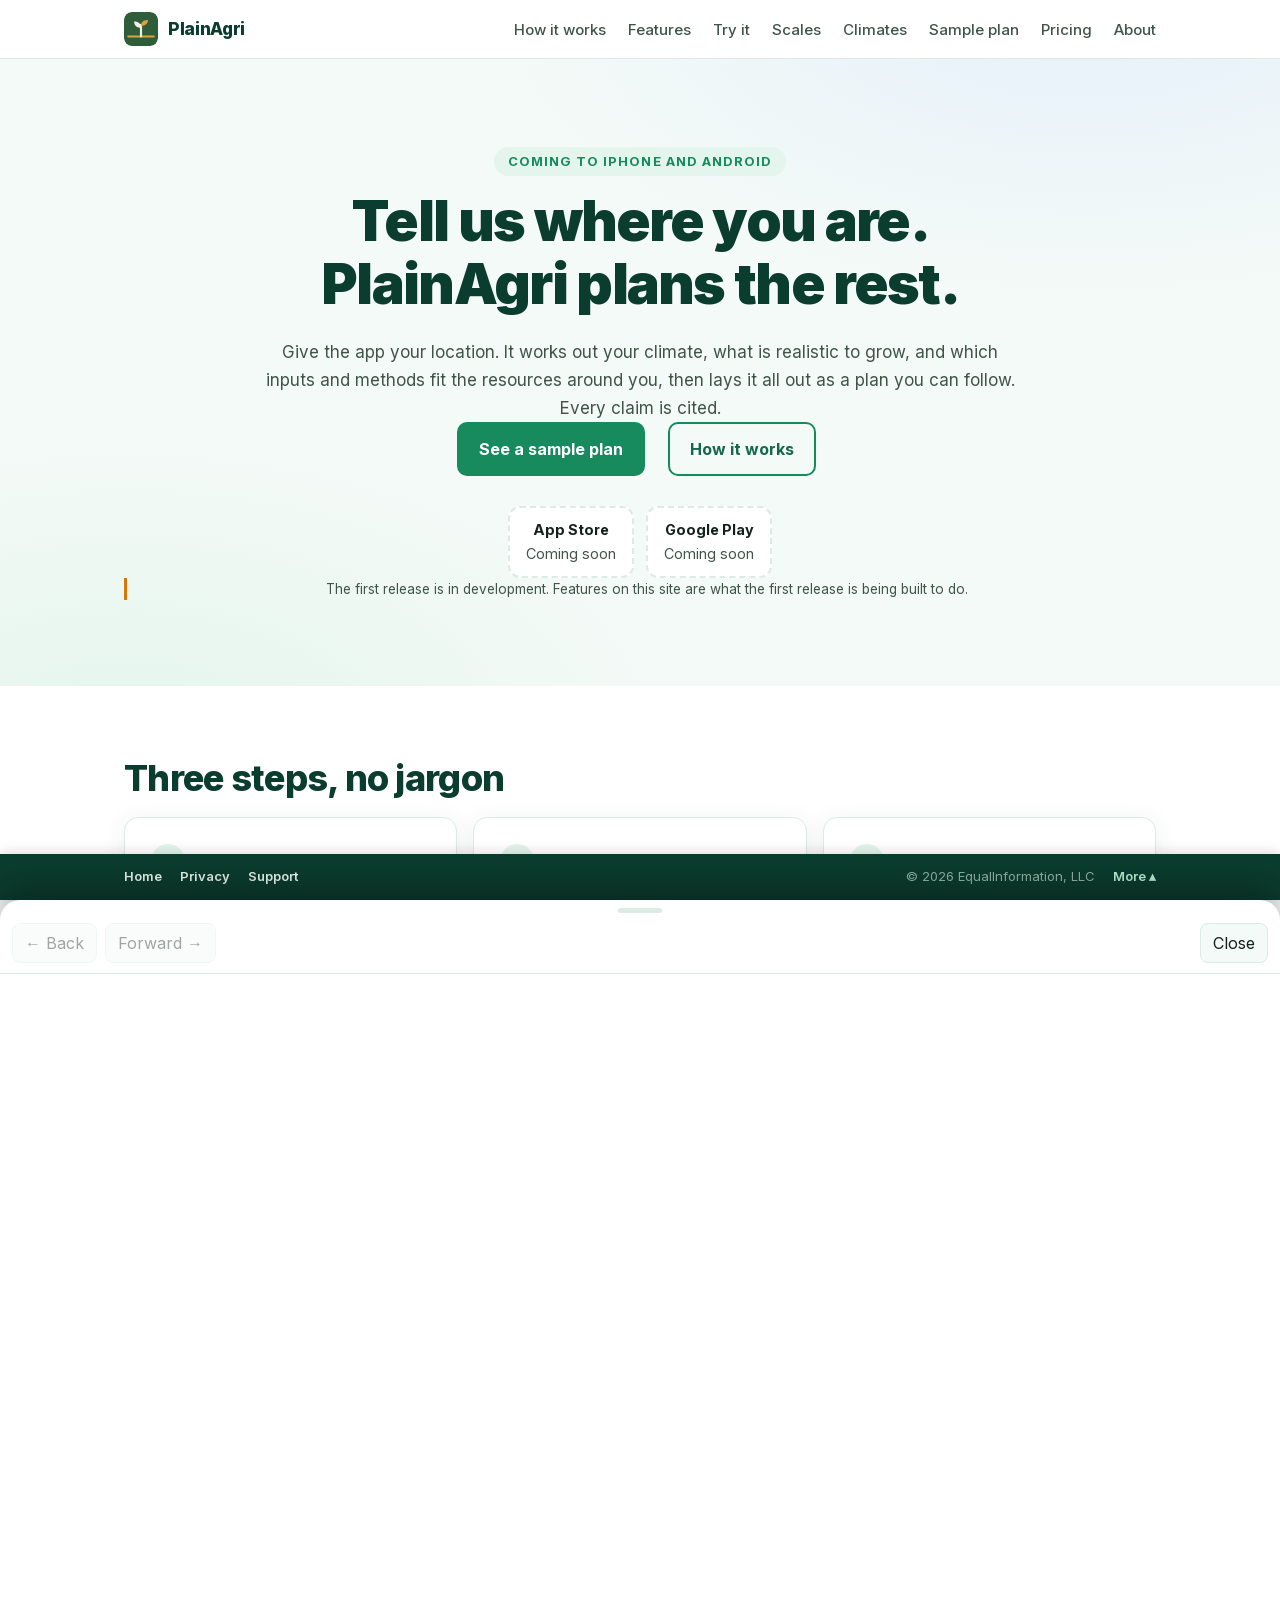
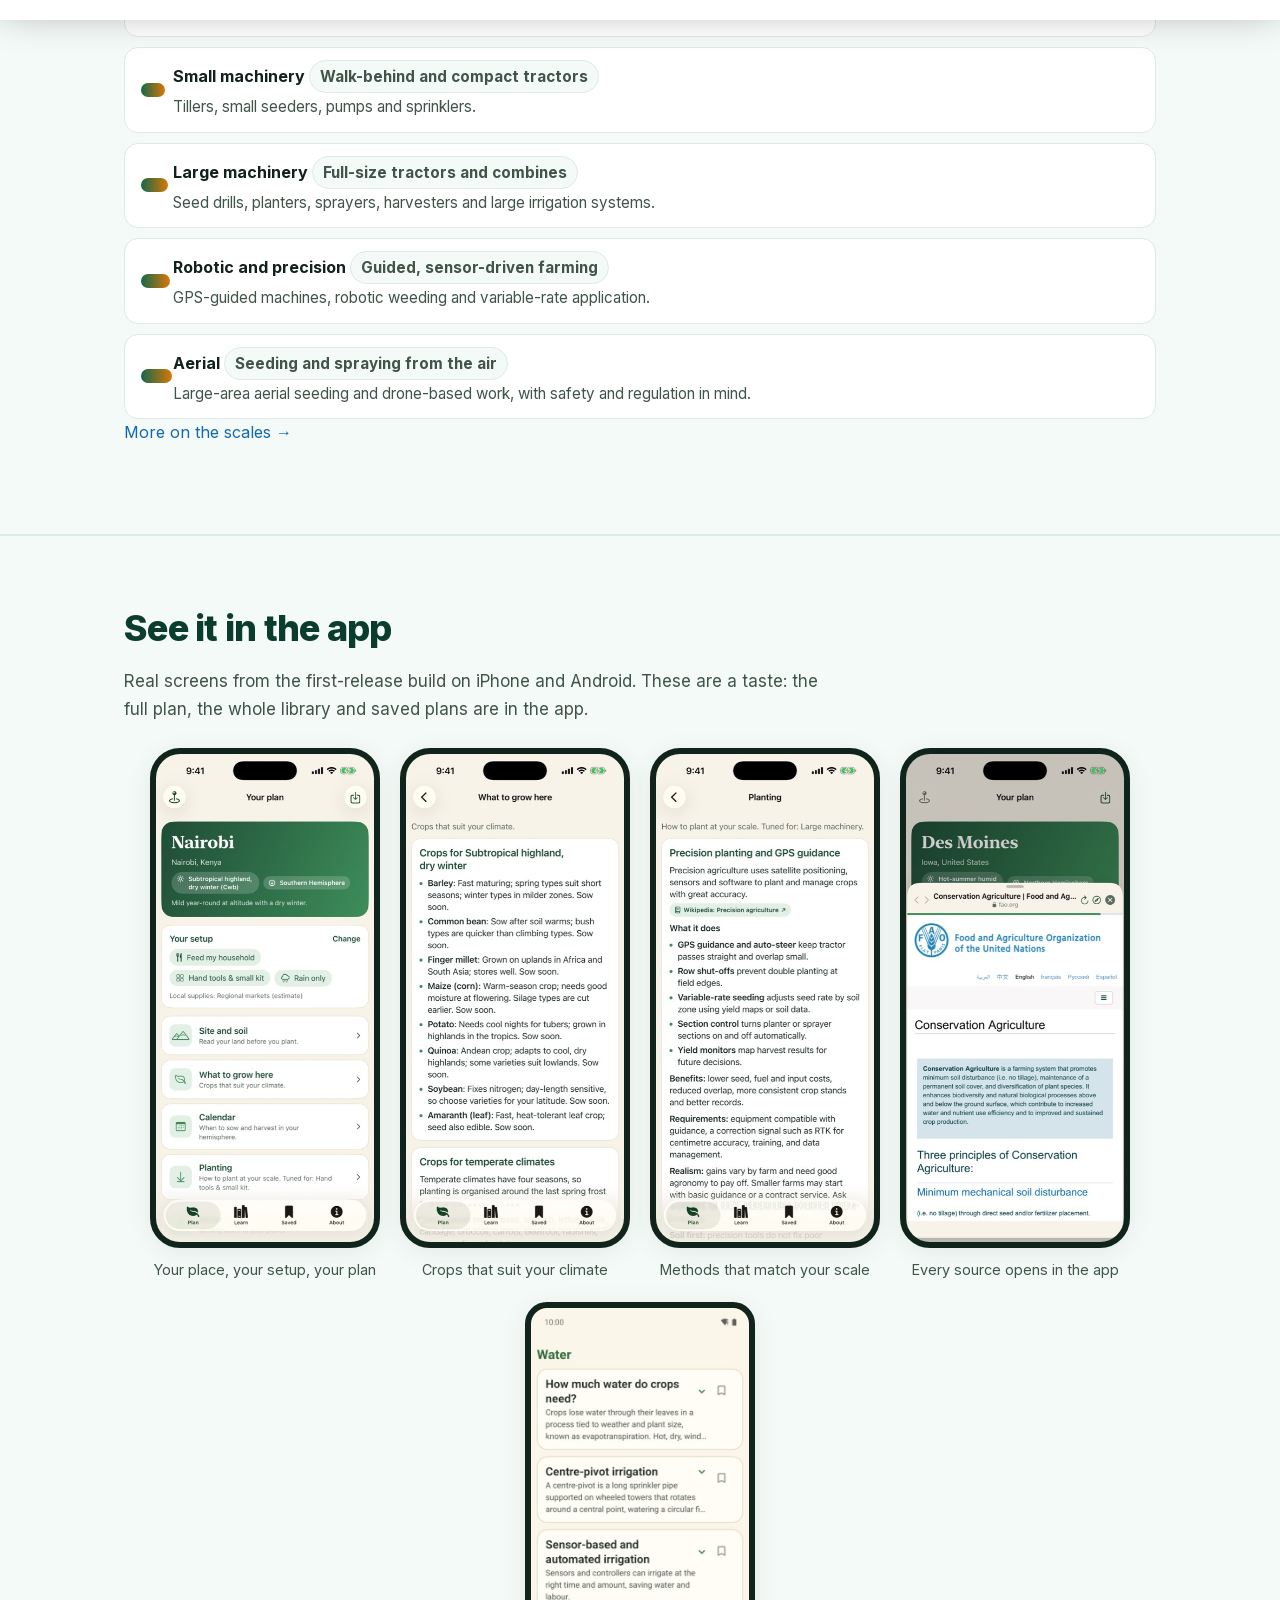
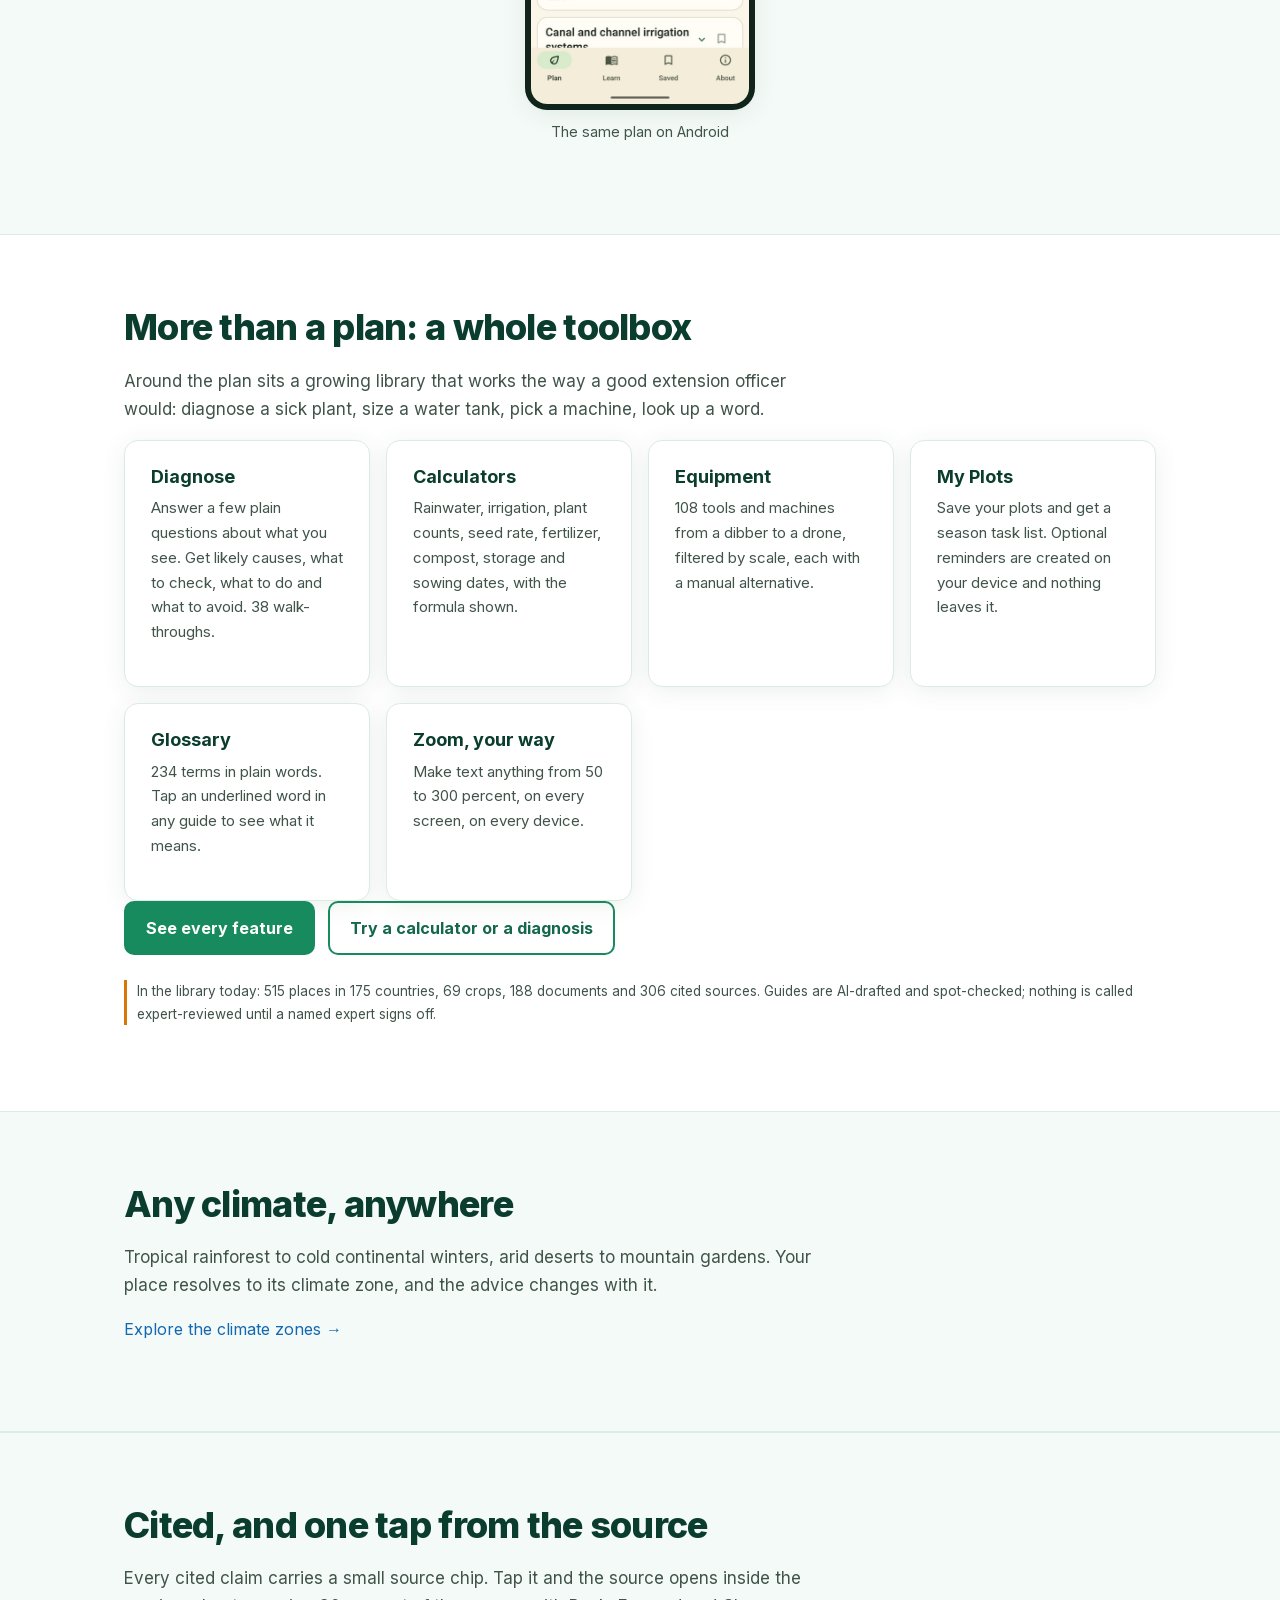
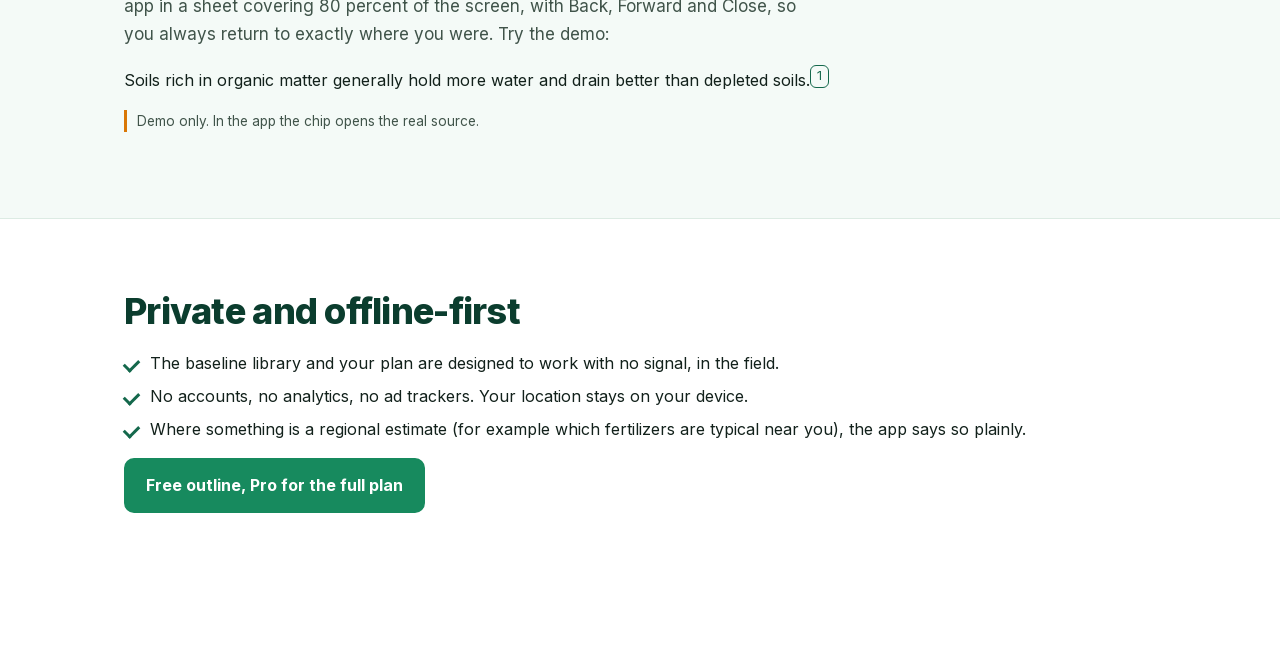
==== index.html @ e7b0640e "Site: match nutrisize.health type scale, centred hero, fixed header and fixed footer dock with More/" ====
<!DOCTYPE html>
<html lang="en">
<head>
<meta charset="UTF-8">
<meta name="viewport" content="width=device-width, initial-scale=1.0">
<title>PlainAgri: Tell us where you are. We plan the rest.</title>
<meta name="description" content="PlainAgri designs a complete, cited growing plan from your location: any climate, any scale, from a single pot to robotic farming. Coming to iOS and Android.">
<link rel="canonical" href="https://equalinformation.com/plain-agri-site/">
<link rel="icon" type="image/svg+xml" href="assets/img/favicon.svg">
<meta name="theme-color" content="#0b3d2e">
<meta property="og:title" content="PlainAgri: Tell us where you are. We plan the rest.">
<meta property="og:description" content="PlainAgri designs a complete, cited growing plan from your location: any climate, any scale, from a single pot to robotic farming. Coming to iOS and Android.">
<meta property="og:type" content="website">
<meta property="og:site_name" content="PlainAgri">
<link rel="stylesheet" href="assets/fonts/inter.css">
<link rel="stylesheet" href="assets/css/style.css">
</head>
<body>
<a class="skip" href="#main">Skip to content</a>
<nav aria-label="Main"><div class="nav-inner">
<a href="./" class="nav-logo"><img src="assets/img/favicon.svg" alt="" width="32" height="32"><span>PlainAgri</span></a>
<ul class="nav-links"><li><a href="how-it-works/">How it works</a></li><li><a href="features/">Features</a></li><li><a href="try/">Try it</a></li><li><a href="scales/">Scales</a></li><li><a href="climates/">Climates</a></li><li><a href="sample-plan/">Sample plan</a></li><li><a href="pricing/">Pricing</a></li><li><a href="about/">About</a></li></ul><button class="mobile-menu-btn" onclick="document.querySelector('.nav-links').classList.toggle('show')" aria-label="Menu">&#9776;</button></div></nav>
<main id="main">

<section class="hero"><div class="wrap">
<span class="eyebrow">Coming to iPhone and Android</span>
<h1>Tell us where you are.<br>PlainAgri plans the rest.</h1>
<p class="lead">Give the app your location. It works out your climate, what is realistic to grow, and which inputs and methods fit the resources around you, then lays it all out as a plan you can follow. Every claim is cited.</p>
<p><a class="btn" href="sample-plan/">See a sample plan</a> &nbsp; <a class="btn ghost" href="how-it-works/">How it works</a></p>
<div class="badges"><div class="badge"><b>App Store</b>Coming soon</div><div class="badge"><b>Google Play</b>Coming soon</div></div>
<p class="est">The first release is in development. Features on this site are what the first release is being built to do.</p>
</div></section>

<section><div class="wrap"><h2>Three steps, no jargon</h2><div class="grid">
<div class="card"><div class="n">1</div><h3>Say where</h3><p>Use your phone's location, search for a place, or pick one from a list. Planning a plot you are not standing on? That works too.</p></div>
<div class="card"><div class="n">2</div><h3>Say what for</h3><p>Food security, a garden, a small farm or a commercial operation, and the scale you work at. Every answer is optional and has a sensible default for your region.</p></div>
<div class="card"><div class="n">3</div><h3>Follow the plan</h3><p>Site and soil, what to grow, a hemisphere-aware calendar, planting, water, fertility, pests, harvest, storage, and a manual fallback at every step.</p></div>
</div></div></section>

<section class="alt"><div class="wrap"><h2>From one plant to a whole landscape</h2>
<p class="lead">Agriculture is whatever grows food, fibre or soil, at whatever scale. PlainAgri is being built to cover the whole range, so the plan matches how you actually work.</p>
<ul class="ladder"><li><span class="rung" style="--w:0"></span><div><b>Hand <span class="pill">Single plants, pots, raised beds</span></b><span>Planting, watering and harvesting by hand.</span></div></li><li><span class="rung" style="--w:12"></span><div><b>Hand tools <span class="pill">Small plots and family gardens</span></b><span>Hoes, dibbers, watering cans, hand seeders and simple drip kits.</span></div></li><li><span class="rung" style="--w:24"></span><div><b>Animal draft <span class="pill">Working with draft animals</span></b><span>Ploughing, ridging and hauling where fuel and machines are scarce.</span></div></li><li><span class="rung" style="--w:36"></span><div><b>Small machinery <span class="pill">Walk-behind and compact tractors</span></b><span>Tillers, small seeders, pumps and sprinklers.</span></div></li><li><span class="rung" style="--w:48"></span><div><b>Large machinery <span class="pill">Full-size tractors and combines</span></b><span>Seed drills, planters, sprayers, harvesters and large irrigation systems.</span></div></li><li><span class="rung" style="--w:60"></span><div><b>Robotic and precision <span class="pill">Guided, sensor-driven farming</span></b><span>GPS-guided machines, robotic weeding and variable-rate application.</span></div></li><li><span class="rung" style="--w:72"></span><div><b>Aerial <span class="pill">Seeding and spraying from the air</span></b><span>Large-area aerial seeding and drone-based work, with safety and regulation in mind.</span></div></li></ul>
<p><a href="scales/">More on the scales &rarr;</a></p></div></section>


<section class="alt"><div class="wrap"><h2>See it in the app</h2>
<p class="lead">Real screens from the first-release build on iPhone and Android. These are a taste: the full plan, the whole library and saved plans are in the app.</p>
<div class="shots">
<figure><div class="phone"><img src="assets/img/app/plan.jpg" alt="PlainAgri plan screen for Nairobi showing climate zone, setup and plan sections" loading="lazy"></div><figcaption>Your place, your setup, your plan</figcaption></figure>
<figure><div class="phone"><img src="assets/img/app/crops.jpg" alt="PlainAgri what to grow here screen" loading="lazy"></div><figcaption>Crops that suit your climate</figcaption></figure>
<figure><div class="phone"><img src="assets/img/app/machinery.jpg" alt="PlainAgri guidance for machinery scale" loading="lazy"></div><figcaption>Methods that match your scale</figcaption></figure>
<figure><div class="phone"><img src="assets/img/app/sources.jpg" alt="PlainAgri in-app source viewer opened at 80 percent height" loading="lazy"></div><figcaption>Every source opens in the app</figcaption></figure>
<figure><div class="phone android"><img src="assets/img/app/android-water.jpg" alt="PlainAgri on Android, water section" loading="lazy"></div><figcaption>The same plan on Android</figcaption></figure>
</div></div></section>

<section><div class="wrap"><h2>More than a plan: a whole toolbox</h2>
<p class="lead">Around the plan sits a growing library that works the way a good extension officer would: diagnose a sick plant, size a water tank, pick a machine, look up a word.</p>
<div class="grid">
<div class="card"><h3>Diagnose</h3><p>Answer a few plain questions about what you see. Get likely causes, what to check, what to do and what to avoid. 38 walk-throughs.</p></div>
<div class="card"><h3>Calculators</h3><p>Rainwater, irrigation, plant counts, seed rate, fertilizer, compost, storage and sowing dates, with the formula shown.</p></div>
<div class="card"><h3>Equipment</h3><p>108 tools and machines from a dibber to a drone, filtered by scale, each with a manual alternative.</p></div>
<div class="card"><h3>My Plots</h3><p>Save your plots and get a season task list. Optional reminders are created on your device and nothing leaves it.</p></div>
<div class="card"><h3>Glossary</h3><p>234 terms in plain words. Tap an underlined word in any guide to see what it means.</p></div>
<div class="card"><h3>Zoom, your way</h3><p>Make text anything from 50 to 300 percent, on every screen, on every device.</p></div>
</div>
<p><a class="btn" href="features/">See every feature</a> <a class="btn ghost" href="try/">Try a calculator or a diagnosis</a></p>
<p class="est">In the library today: 515 places in 175 countries, 69 crops, 188 documents and 306 cited sources. Guides are AI-drafted and spot-checked; nothing is called expert-reviewed until a named expert signs off.</p></div></section>

<section class="alt"><div class="wrap"><h2>Any climate, anywhere</h2>
<p class="lead">Tropical rainforest to cold continental winters, arid deserts to mountain gardens. Your place resolves to its climate zone, and the advice changes with it.</p>
<p><a href="climates/">Explore the climate zones &rarr;</a></p></div></section>

<section class="alt"><div class="wrap"><h2>Cited, and one tap from the source</h2>
<p class="lead">Every cited claim carries a small source chip. Tap it and the source opens inside the app in a sheet covering 80 percent of the screen, with Back, Forward and Close, so you always return to exactly where you were. Try the demo:</p>
<p>Soils rich in organic matter generally hold more water and drain better than depleted soils.<button class="cite" data-cite="soils" aria-label="Open source (demo)">1</button></p>
<p class="est">Demo only. In the app the chip opens the real source.</p></div></section>

<section><div class="wrap"><h2>Private and offline-first</h2><ul class="tick">
<li>The baseline library and your plan are designed to work with no signal, in the field.</li>
<li>No accounts, no analytics, no ad trackers. Your location stays on your device.</li>
<li>Where something is a regional estimate (for example which fertilizers are typical near you), the app says so plainly.</li></ul>
<p><a class="btn" href="pricing/">Free outline, Pro for the full plan</a></p></div></section>

</main>
<footer><details class="footer-dock"><summary><span class="dock-links"><a href="./">Home</a><a href="privacy/">Privacy</a><a href="support/">Support</a></span><span class="dock-copy">&copy; 2026 EqualInformation, LLC</span><span class="dock-more">More</span></summary>
<div class="footer-inner"><ul class="footer-links"><li><a href="how-it-works/">How it works</a></li><li><a href="features/">Features</a></li><li><a href="try/">Try it</a></li><li><a href="scales/">Scales</a></li><li><a href="climates/">Climates</a></li><li><a href="sample-plan/">Sample plan</a></li><li><a href="pricing/">Pricing</a></li><li><a href="about/">About</a></li><li><a href="privacy/">Privacy Policy</a></li><li><a href="support/">Support</a></li><li><a href="https://equalinformation.com" target="_blank" rel="noopener">EqualInformation</a></li></ul>
<p class="footer-copy">PlainAgri is general educational information, not a substitute for local agricultural advice or product labels. Always check local regulations before using any chemical input. &copy; 2026 EqualInformation, LLC.</p></div></details></footer>
<div class="sheet-back"></div>
<div class="sheet" role="dialog" aria-modal="true" aria-label="Source viewer (demo)" aria-hidden="true">
<div class="sheet-grab"></div>
<div class="sheet-bar"><button data-act="back" aria-label="Back" disabled>&larr; Back</button><button data-act="fwd" aria-label="Forward" disabled>Forward &rarr;</button><div class="sheet-title"></div><button data-act="close" aria-label="Close source viewer">Close</button></div>
<div class="sheet-body"></div></div>

<script src="assets/js/site.js" defer></script>

</body></html>
---- assets/fonts/inter.css ----
/* Inter variable font (latin subset) — self-hosted, no third-party requests.
   Single variable file covers all weights 100–900. */
@font-face {
    font-family: 'Inter';
    font-style: normal;
    font-weight: 100 900;
    font-display: swap;
    src: url(inter-latin-var.woff2) format('woff2');
    unicode-range: U+0000-00FF, U+0131, U+0152-0153, U+02BB-02BC, U+02C6, U+02DA, U+02DC, U+0304, U+0308, U+0329, U+2000-206F, U+20AC, U+2122, U+2191, U+2193, U+2212, U+2215, U+FEFF, U+FFFD;
}
---- assets/css/style.css ----
:root{--green-900:#0b3d2e;--green-700:#14684c;--green-600:#178a5e;--green-500:#1fa971;--green-100:#e3f5ec;--blue-700:#0b4f8a;--blue-600:#1268b3;--blue-100:#e5f0fa;--amber-500:#d97706;--ink:#12211b;--ink-soft:#40544a;--ink-faint:#6b7f74;--paper:#fff;--paper-tint:#f4faf7;--line:#dcebe3;
/* aliases used by existing PlainAgri rules, mapped to the Nutrisize Health palette */
--bg:var(--paper);--bg2:var(--paper-tint);--card:#fff;--muted:var(--ink-soft);--green:var(--green-700);--green2:var(--green-600);--amber:var(--amber-500);--soil:var(--green-900);--on-green:#fff;--shadow:0 4px 24px rgba(11,61,46,.08)}
*{box-sizing:border-box}html{scroll-behavior:smooth;scroll-padding-top:70px;scroll-padding-bottom:54px}
body{margin:0;font:16px/1.65 'Inter',-apple-system,BlinkMacSystemFont,'Segoe UI',Roboto,sans-serif;color:var(--ink);background:var(--paper);-webkit-font-smoothing:antialiased}
img,svg{max-width:100%}a{color:var(--blue-600);text-decoration:none}a:hover{text-decoration:underline}
.skip{position:absolute;left:-999px;top:0;background:var(--green);color:var(--on-green);padding:.6rem 1rem;z-index:99}.skip:focus{left:8px;top:8px}
.wrap{max-width:1080px;margin:0 auto;padding:0 24px}
nav{position:sticky;top:0;z-index:50;background:rgba(255,255,255,.92);backdrop-filter:blur(10px);border-bottom:1px solid var(--line)}
.nav-inner{max-width:1080px;margin:0 auto;padding:12px 24px;display:flex;align-items:center;gap:28px}
.nav-logo{display:flex;align-items:center;gap:10px;font-weight:800;font-size:17px;letter-spacing:-.02em;color:var(--green-900);white-space:nowrap;flex-shrink:0;text-decoration:none}
.nav-logo:hover{text-decoration:none}.nav-logo img{width:34px;height:34px;border-radius:8px}
.nav-links{display:flex;gap:22px;list-style:none;margin:0 0 0 auto;padding:0;align-items:center}
.nav-links a{color:var(--ink-soft);font-size:15px;font-weight:500;white-space:nowrap;text-decoration:none}
.nav-links a:hover,.nav-links a[aria-current=page]{color:var(--green-700);text-decoration:none}
.mobile-menu-btn{display:none;margin-left:auto;background:none;border:none;font-size:24px;color:var(--green-900);cursor:pointer}
h1,h2,h3{line-height:1.15;margin:0 0 .5em}h1{font-size:clamp(34px,5.5vw,56px);font-weight:900;letter-spacing:-.03em;line-height:1.12;color:var(--green-900)}
h2{font-size:clamp(26px,4vw,36px);font-weight:800;letter-spacing:-.02em;color:var(--green-900)}h3{font-size:18px;font-weight:700;color:var(--green-900)}
p{margin:0 0 1em}.lead{font-size:17px;color:var(--ink-soft);max-width:44rem}
section{padding:72px 0}section.alt{background:var(--paper-tint);border-top:1px solid var(--line);border-bottom:1px solid var(--line)}
.hero{text-align:center;padding:88px 0 72px;background:radial-gradient(1000px 500px at 85% -10%,var(--blue-100) 0%,transparent 60%),radial-gradient(900px 500px at 10% 110%,var(--green-100) 0%,transparent 60%),var(--paper-tint)}
.eyebrow{display:inline-block;font-size:13px;font-weight:700;letter-spacing:.08em;text-transform:uppercase;color:var(--green-600);background:var(--green-100);border-radius:999px;padding:4px 14px;margin-bottom:14px}
.btn{display:inline-block;margin:0 .5rem .6rem 0;padding:12px 20px;border-radius:10px;font-weight:700;text-decoration:none;border:2px solid var(--green-600);background:var(--green-600);color:#fff}
.btn:hover{background:var(--green-700);border-color:var(--green-700);color:#fff;text-decoration:none}.btn.ghost{background:transparent;color:var(--green-700)}.btn.ghost:hover{background:var(--green-100);color:var(--green-700)}
.badges{display:flex;gap:12px;flex-wrap:wrap;margin-top:20px}.badge{border:2px dashed var(--line);border-radius:12px;padding:10px 16px;color:var(--muted);font-size:.9rem;background:var(--card)}.badge b{display:block;color:var(--ink)}
.grid{display:grid;gap:16px;grid-template-columns:repeat(auto-fit,minmax(240px,1fr))}
.card{background:#fff;border:1px solid var(--line);border-radius:14px;padding:26px;box-shadow:var(--shadow)}.card p{font-size:15px;color:var(--ink-soft)}
.card .n{display:inline-grid;place-items:center;width:34px;height:34px;border-radius:50%;background:var(--green-100);color:var(--green-700);font-weight:800;margin-bottom:10px}
.ladder{display:grid;gap:10px;margin:0;padding:0;list-style:none}
.ladder li{display:grid;grid-template-columns:auto 1fr;gap:14px;align-items:center;background:var(--card);border:1px solid var(--line);border-radius:14px;padding:12px 16px}
.ladder .rung{width:calc(18px + var(--w,0)*1%);min-width:18px;max-width:90px;height:14px;border-radius:8px;background:linear-gradient(90deg,var(--green),var(--amber))}
.ladder b{display:block}.ladder span{color:var(--muted);font-size:.95rem}
.pill{display:inline-block;font-size:.78rem;font-weight:700;padding:3px 10px;border-radius:99px;background:var(--bg2);border:1px solid var(--line);color:var(--soil)}
.cite{font:inherit;font-size:.78em;vertical-align:super;border:1px solid var(--green);color:var(--green);background:transparent;border-radius:6px;padding:0 6px;cursor:pointer}
.cite:hover{background:var(--green);color:var(--on-green)}
.est{font-size:.85rem;color:var(--muted);border-left:3px solid var(--amber);padding-left:10px}
.note{background:var(--card);border:1px solid var(--line);border-left:5px solid var(--amber);border-radius:10px;padding:14px 16px;margin:16px 0}
table{width:100%;border-collapse:collapse;background:var(--card);border-radius:12px;overflow:hidden}th,td{padding:10px 12px;border-bottom:1px solid var(--line);text-align:left;vertical-align:top}th{background:var(--bg2)}
.zones{display:flex;flex-wrap:wrap;gap:8px;margin:12px 0}.zones button{font:inherit;padding:8px 14px;border-radius:99px;border:1px solid var(--line);background:var(--card);color:var(--ink);cursor:pointer}
.zones button[aria-pressed=true]{background:var(--green);color:var(--on-green);border-color:var(--green)}
.zone-out{min-height:200px}
.locked{position:relative;opacity:.9}.locked::after{content:"Full detail in the app";position:absolute;right:12px;top:12px;font-size:.75rem;font-weight:700;color:var(--soil);background:var(--bg2);border:1px solid var(--line);border-radius:99px;padding:2px 10px}
.price{font-size:2.2rem;font-weight:800}.price small{font-size:1rem;color:var(--muted);font-weight:500}
ul.tick{list-style:none;padding:0}ul.tick li{padding-left:26px;position:relative;margin:.4em 0}ul.tick li::before{content:"";position:absolute;left:0;top:.55em;width:12px;height:7px;border-left:3px solid var(--green);border-bottom:3px solid var(--green);transform:rotate(-45deg)}
footer{background:var(--green-900);color:#cfe6db;padding:44px 0 36px;font-size:14px}footer a{color:#eaf7f0;font-weight:500}footer .cols{display:grid;gap:24px;grid-template-columns:repeat(auto-fit,minmax(200px,1fr))}footer small{opacity:.85}
/* citation sheet */
.sheet-back{position:fixed;inset:0;background:rgba(0,0,0,.45);display:none;z-index:70}.sheet-back.open{display:block}
.sheet{position:fixed;left:0;right:0;bottom:0;height:80vh;height:80dvh;background:var(--card);border-radius:20px 20px 0 0;box-shadow:0 -10px 40px rgba(0,0,0,.35);display:flex;flex-direction:column;transform:translateY(100%);transition:transform .25s ease;z-index:71}
.sheet.open{transform:none}
.sheet-bar{display:flex;align-items:center;gap:8px;padding:10px 12px;border-bottom:1px solid var(--line)}
.sheet-bar button{font:inherit;border:1px solid var(--line);background:var(--bg2);color:var(--ink);border-radius:8px;padding:6px 12px;cursor:pointer}.sheet-bar button:disabled{opacity:.4;cursor:default}
.sheet-title{flex:1;min-width:0;text-align:center;font-size:.85rem;color:var(--muted);overflow:hidden;text-overflow:ellipsis;white-space:nowrap}
.sheet-body{flex:1;overflow:auto;padding:20px 18px 40px;max-width:760px;width:100%;margin:0 auto}
.sheet-grab{width:44px;height:5px;border-radius:3px;background:var(--line);margin:8px auto 0}
@media (prefers-reduced-motion:reduce){*{transition:none!important;scroll-behavior:auto!important}}

.shots{display:flex;gap:20px;overflow-x:auto;padding:8px 2px 18px;scroll-snap-type:x mandatory}
.shots figure{margin:0;flex:0 0 auto;width:min(230px,62vw);scroll-snap-align:start;text-align:center}
.shots figcaption{margin-top:10px;font-size:.9rem;color:var(--muted)}
.phone{border:6px solid #10241c;border-radius:30px;overflow:hidden;background:#10241c;box-shadow:var(--shadow);aspect-ratio:1320/2868}
.phone.android{aspect-ratio:1080/1920;border-radius:22px}
.phone img{display:block;width:100%;height:100%;object-fit:cover;object-position:top}
@media(min-width:900px){.shots{overflow:visible;justify-content:center;flex-wrap:wrap}}

/* ---------- Demos ---------- */
.fields{display:grid;gap:14px;grid-template-columns:repeat(auto-fit,minmax(200px,1fr));margin:14px 0}
.field label{display:block;font-weight:600;font-size:14px;color:var(--green-900);margin-bottom:4px}
.field input{width:100%;font:inherit;padding:10px 12px;border:1px solid var(--line);border-radius:10px;background:#fff;color:var(--ink)}
.field input:focus,.btn:focus-visible,button:focus-visible,a:focus-visible{outline:3px solid var(--blue-600);outline-offset:2px}
.field small{display:block;color:var(--ink-faint);font-size:12.5px;margin-top:3px}
.out{display:flex;gap:12px;flex-wrap:wrap;margin:14px 0}
.stat{background:#fff;border:1px solid var(--line);border-radius:14px;box-shadow:var(--shadow);padding:14px 18px;min-width:170px;flex:1}
.stat .num{font-size:24px;font-weight:800;color:var(--green-700);letter-spacing:-.02em}.stat .label{font-size:13px;color:var(--ink-faint);font-weight:500}
.opts{display:flex;flex-direction:column;gap:10px;align-items:flex-start;margin:12px 0}
.zones button[role=tab][aria-selected=true]{background:var(--green-700);color:#fff;border-color:var(--green-700)}
.zbar{display:flex;align-items:center;gap:8px;margin-bottom:12px}
.zbar button{font:inherit;font-weight:700;border:1px solid var(--line);background:#fff;color:var(--green-900);border-radius:10px;padding:8px 16px;cursor:pointer;min-width:44px}
.zbar button:disabled{opacity:.4;cursor:default}.zbar .zpct{min-width:72px}
.zframe{border:6px solid #10241c;border-radius:26px;background:var(--paper-tint);max-width:360px;overflow:hidden;box-shadow:0 12px 34px rgba(11,61,46,.25)}
.zframe{font-size:15px;line-height:1.5}.zview{height:420px;overflow:auto;padding:16px}
.zview h3{font-size:1.35em;margin:0 0 .4em}.zview p{font-size:1em;color:var(--ink-soft);margin:0 0 .8em}
.ztabs{display:flex;border-top:1px solid var(--line);background:#fff}.zview.wide~.ztabs{flex-wrap:wrap}
.ztabs span{flex:1;text-align:center;padding:8px 4px;color:var(--green-700);font-weight:600;white-space:nowrap}
.zshots{display:flex;gap:16px;overflow-x:auto;padding:6px 2px 14px}
.feat{display:grid;gap:28px;grid-template-columns:1fr 280px;align-items:center;margin:0 0 56px}
.feat.rev{grid-template-columns:280px 1fr}.feat.rev .feat-img{order:-1}
.feat-img{display:flex;gap:14px;justify-content:center;flex-wrap:wrap}.feat-img .phone{width:min(240px,70vw)}
.feat h2{margin-top:0}.tag{display:inline-block;font-size:12px;font-weight:700;padding:2px 10px;border-radius:99px;margin:0 6px 6px 0;background:var(--blue-100);color:var(--blue-700)}.tag.pro{background:var(--green-100);color:var(--green-700)}
@media (max-width:760px){.feat,.feat.rev{grid-template-columns:1fr}.feat.rev .feat-img{order:0}}
.feat>*{min-width:0}.feat-img .phone{max-width:100%;flex:0 1 auto}.zframe{max-width:min(360px,100%)}
@media (max-width:1180px){.nav-inner{gap:16px}.nav-links{gap:14px}}
@media (max-width:1040px){.nav-links{display:none;position:absolute;top:100%;left:0;right:0;background:#fff;border-bottom:1px solid var(--line);flex-direction:column;padding:16px 24px;gap:14px;align-items:flex-start}.nav-links.show{display:flex;max-height:calc(100vh - 120px);overflow-y:auto}.mobile-menu-btn{display:block}}
.feat{grid-template-columns:1fr auto}.feat.rev{grid-template-columns:auto 1fr}
.feat-img{flex-wrap:nowrap;align-items:flex-start}.feat-img .phone{width:clamp(130px,17vw,210px)}
@media (max-width:760px){.feat,.feat.rev{grid-template-columns:1fr}.feat-img{flex-wrap:wrap}.feat-img .phone{width:min(42vw,200px)}}

/* Match nutrisize.health: centred hero copy */
.hero .lead{margin:22px auto 0;max-width:760px;font-size:17px;color:var(--ink-soft)}
.hero .badges,.hero .btns{justify-content:center}
.hero h1{margin-bottom:.35em}
/* Fixed bottom dock (as nutrisize.health): footer stays visible; More/Less expands the full footer upward */
footer{background:var(--green-900);color:#cfe6db;font-size:14px;padding:0}
body{padding-bottom:46px}
footer{position:fixed;left:0;right:0;bottom:0;z-index:60;box-shadow:0 -2px 12px rgba(0,0,0,.12)}
.footer-dock summary{list-style:none;cursor:pointer;display:flex;align-items:center;gap:18px;max-width:1080px;margin:0 auto;padding:0 24px;min-height:46px;font-size:13px}
.footer-dock summary::-webkit-details-marker{display:none}
.dock-links{display:flex;gap:18px;flex-wrap:wrap}.dock-links a{color:#eaf7f0;font-weight:600;text-decoration:none}
.dock-copy{opacity:.7;margin-left:auto}
.dock-more{color:#bdf0d8;font-weight:600;white-space:nowrap;font-size:0}
.dock-more::before,.dock-more::after{font-size:13px}.dock-more::before{content:"More"}.dock-more::after{content:" \25B4"}
.footer-dock[open] .dock-more::before{content:"Less"}.footer-dock[open] .dock-more::after{content:" \25BE"}
.footer-inner{max-width:1080px;margin:0 auto;padding:0 24px;text-align:center}
.footer-dock .footer-inner{max-height:65vh;overflow-y:auto;padding-top:22px;padding-bottom:22px;border-top:1px solid rgba(255,255,255,.12)}
.footer-links{list-style:none;display:flex;gap:22px;justify-content:center;flex-wrap:wrap;margin:0 0 18px;padding:0}.footer-links a{color:#eaf7f0;font-weight:500;text-decoration:none}
.footer-copy{opacity:.75;line-height:1.9;font-size:13px;margin:0}
@media (max-width:640px){.dock-copy{display:none}.dock-more{margin-left:auto}.footer-dock summary{padding:0 16px;gap:14px}.dock-links{gap:14px;flex-wrap:nowrap}}
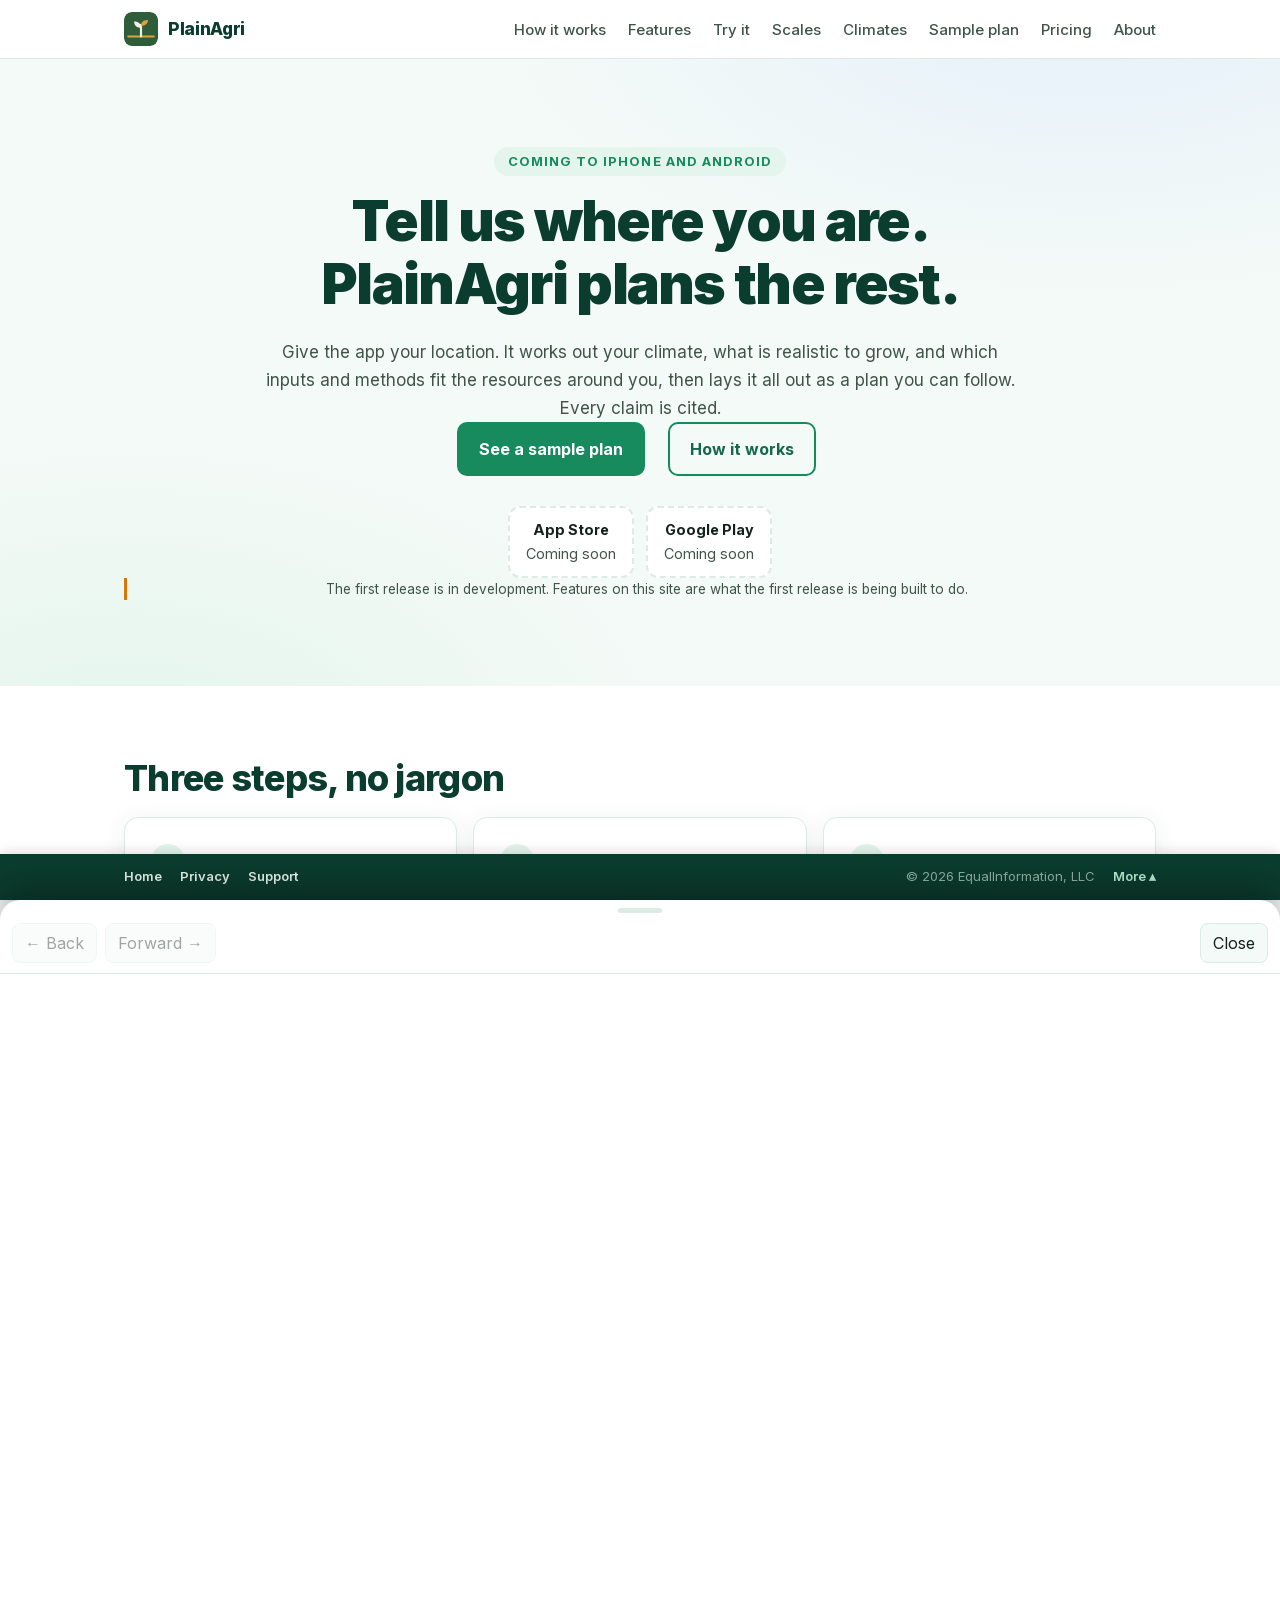
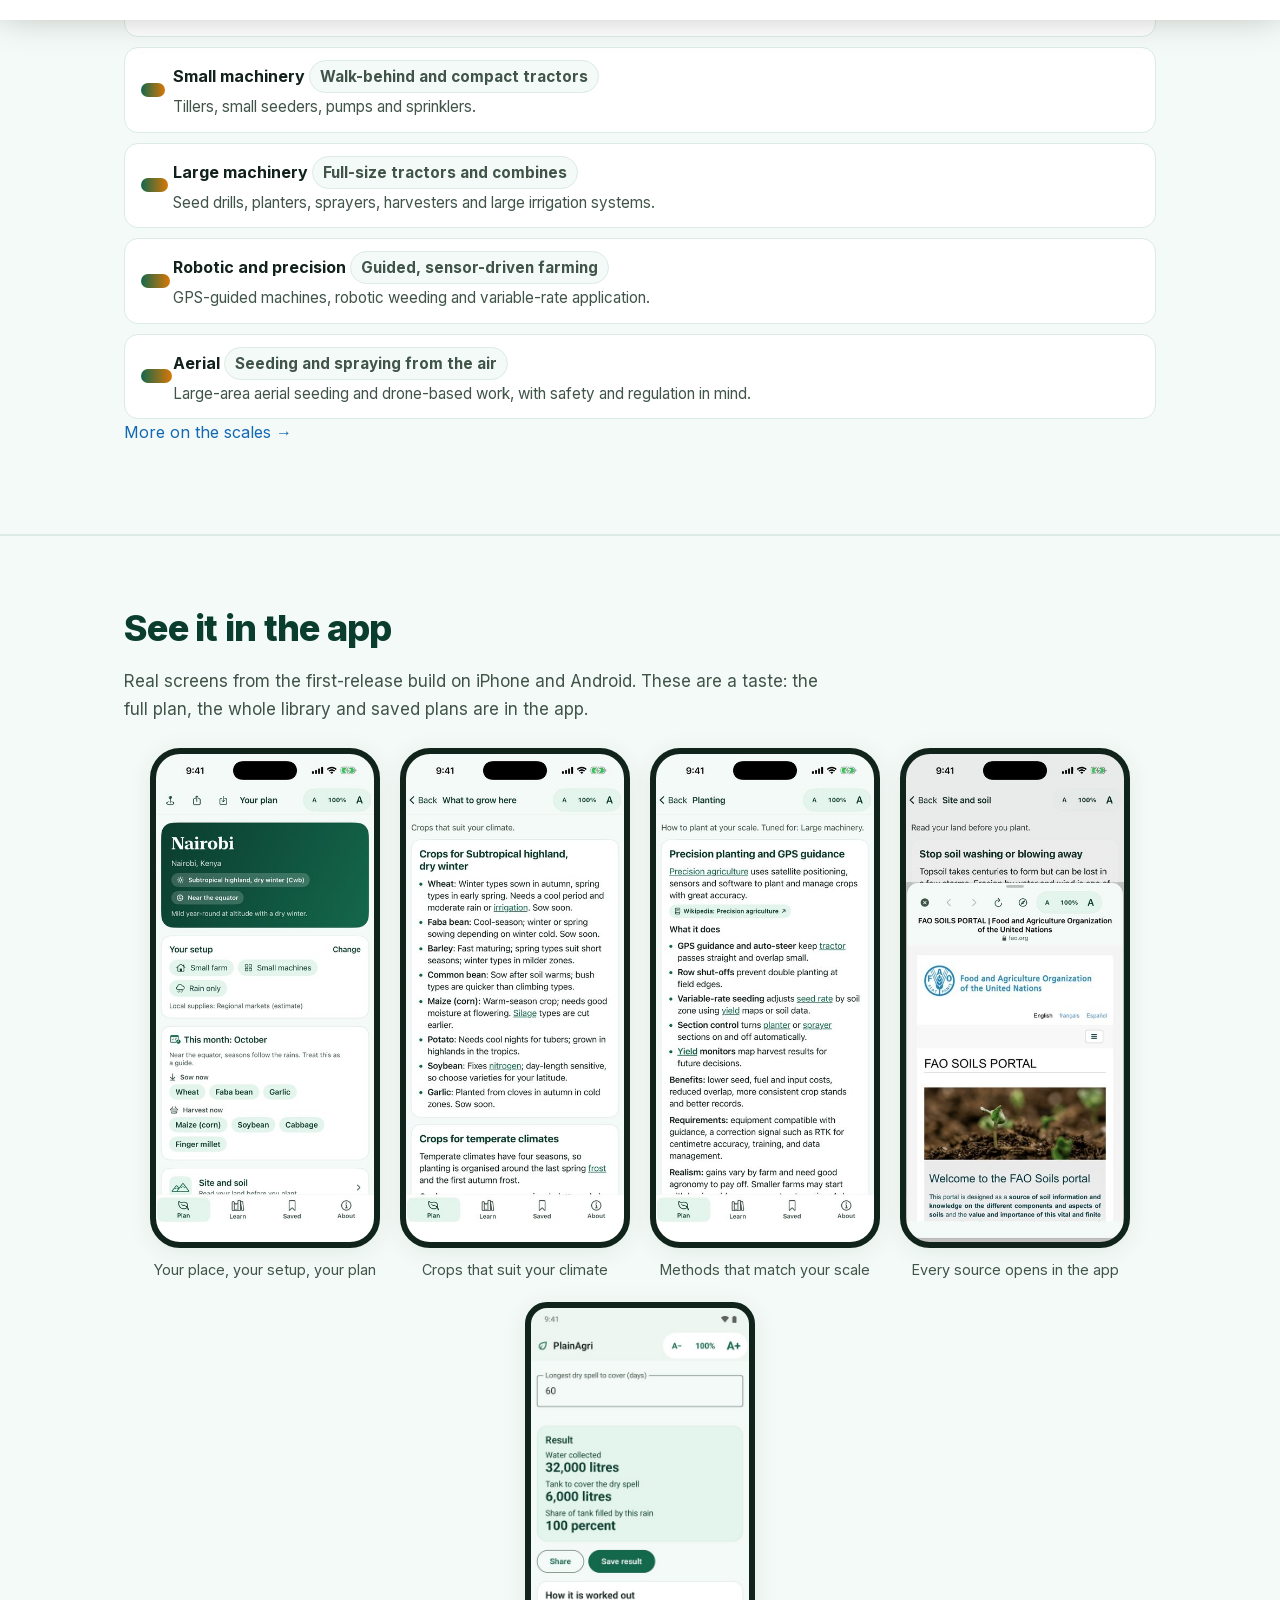
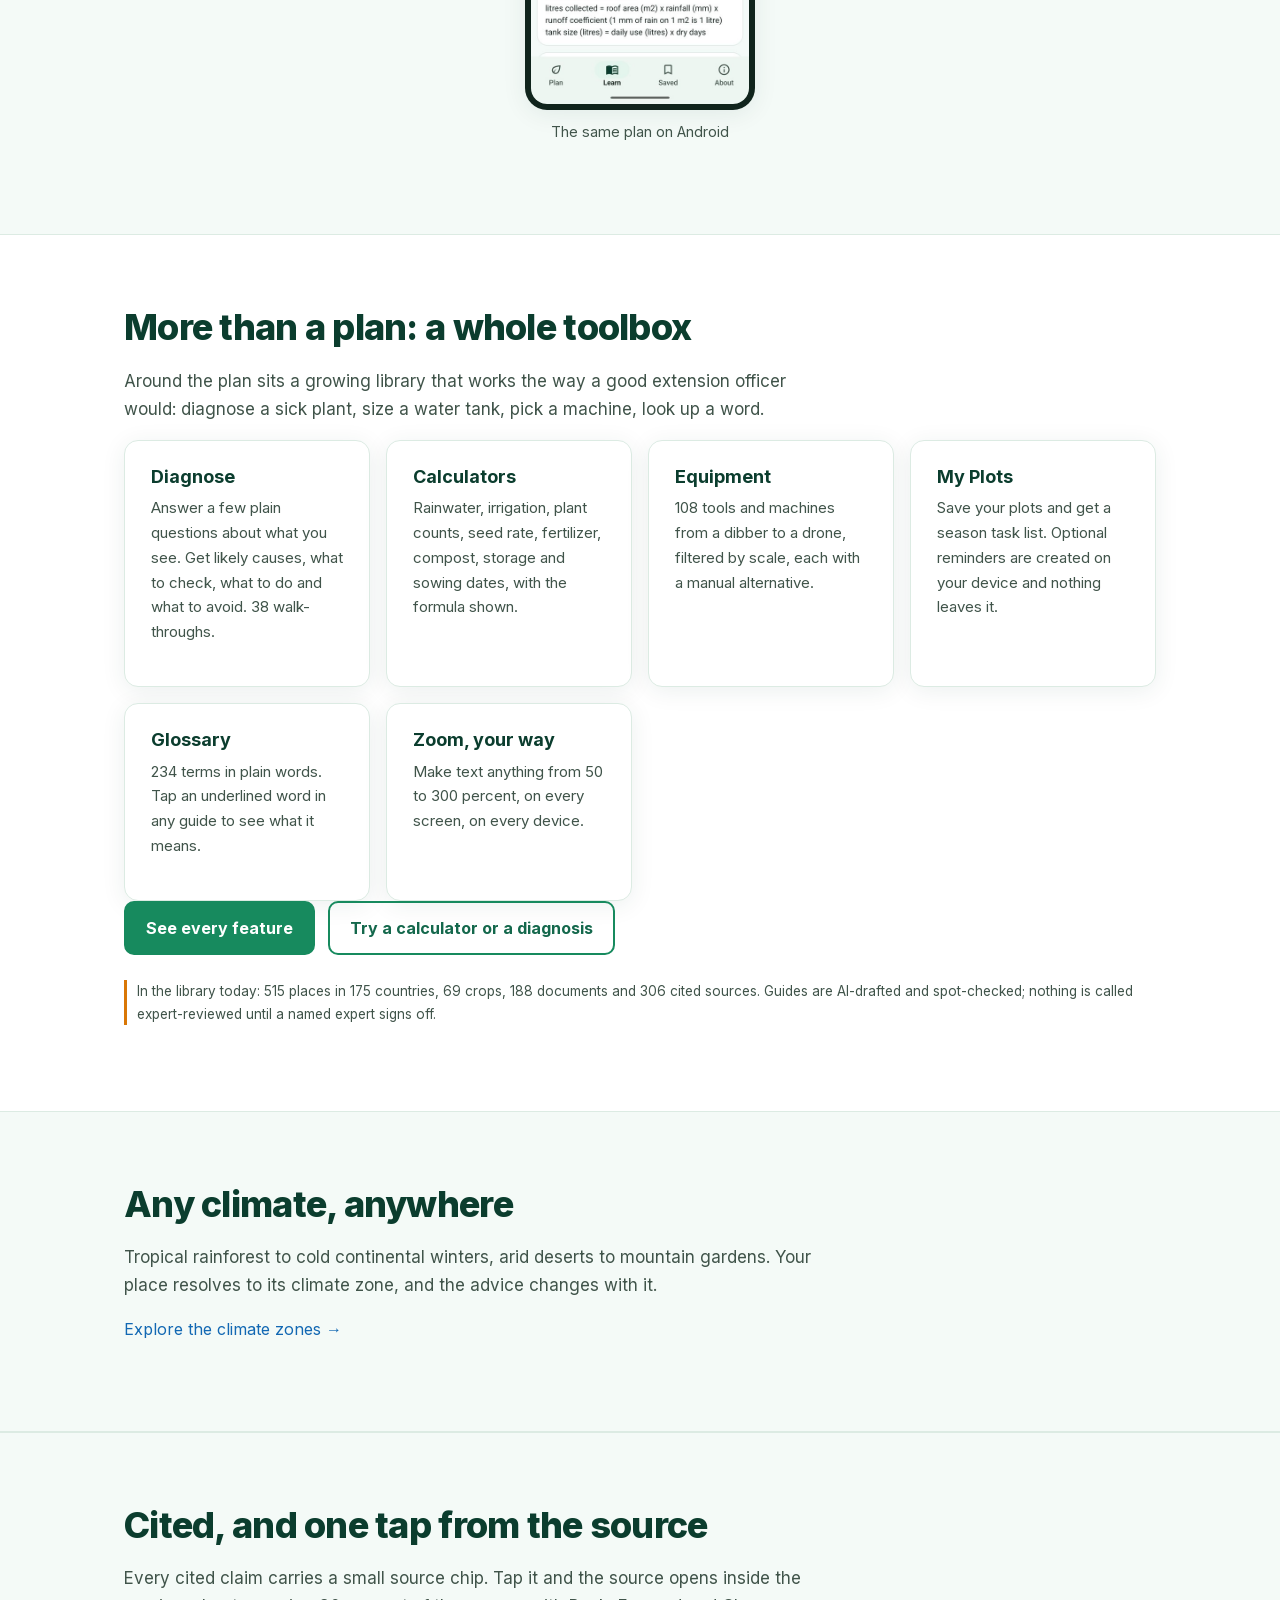
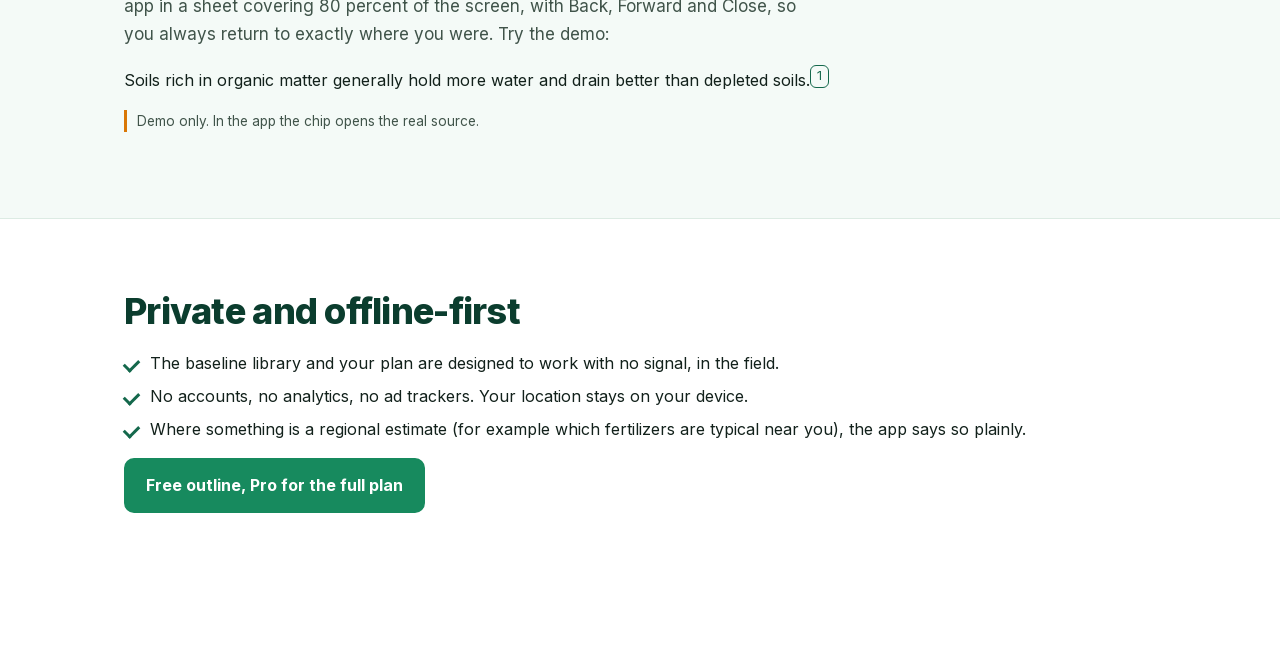
==== commit dd30c697: "Site: lighter citation-sheet backdrop, cache-bust app screenshots Co-Authored-By: Claude Sonnet 5.5 " ====
--- a/index.html
+++ b/index.html
@@ -13,7 +13,7 @@
 <meta property="og:type" content="website">
 <meta property="og:site_name" content="PlainAgri">
 <link rel="stylesheet" href="assets/fonts/inter.css">
-<link rel="stylesheet" href="assets/css/style.css">
+<link rel="stylesheet" href="assets/css/style.css?v=2">
 </head>
 <body>
 <a class="skip" href="#main">Skip to content</a>
@@ -46,11 +46,11 @@
 <section class="alt"><div class="wrap"><h2>See it in the app</h2>
 <p class="lead">Real screens from the first-release build on iPhone and Android. These are a taste: the full plan, the whole library and saved plans are in the app.</p>
 <div class="shots">
-<figure><div class="phone"><img src="assets/img/app/plan.jpg" alt="PlainAgri plan screen for Nairobi showing climate zone, setup and plan sections" loading="lazy"></div><figcaption>Your place, your setup, your plan</figcaption></figure>
-<figure><div class="phone"><img src="assets/img/app/crops.jpg" alt="PlainAgri what to grow here screen" loading="lazy"></div><figcaption>Crops that suit your climate</figcaption></figure>
-<figure><div class="phone"><img src="assets/img/app/machinery.jpg" alt="PlainAgri guidance for machinery scale" loading="lazy"></div><figcaption>Methods that match your scale</figcaption></figure>
-<figure><div class="phone"><img src="assets/img/app/sources.jpg" alt="PlainAgri in-app source viewer opened at 80 percent height" loading="lazy"></div><figcaption>Every source opens in the app</figcaption></figure>
-<figure><div class="phone android"><img src="assets/img/app/android-water.jpg" alt="PlainAgri on Android, water section" loading="lazy"></div><figcaption>The same plan on Android</figcaption></figure>
+<figure><div class="phone"><img src="assets/img/app/plan.jpg?v=2" alt="PlainAgri plan screen for Nairobi showing climate zone, setup and plan sections" loading="lazy"></div><figcaption>Your place, your setup, your plan</figcaption></figure>
+<figure><div class="phone"><img src="assets/img/app/crops.jpg?v=2" alt="PlainAgri what to grow here screen" loading="lazy"></div><figcaption>Crops that suit your climate</figcaption></figure>
+<figure><div class="phone"><img src="assets/img/app/machinery.jpg?v=2" alt="PlainAgri guidance for machinery scale" loading="lazy"></div><figcaption>Methods that match your scale</figcaption></figure>
+<figure><div class="phone"><img src="assets/img/app/sources.jpg?v=2" alt="PlainAgri in-app source viewer opened at 80 percent height" loading="lazy"></div><figcaption>Every source opens in the app</figcaption></figure>
+<figure><div class="phone android"><img src="assets/img/app/android-water.jpg?v=2" alt="PlainAgri on Android, water section" loading="lazy"></div><figcaption>The same plan on Android</figcaption></figure>
 </div></div></section>
 
 <section><div class="wrap"><h2>More than a plan: a whole toolbox</h2>
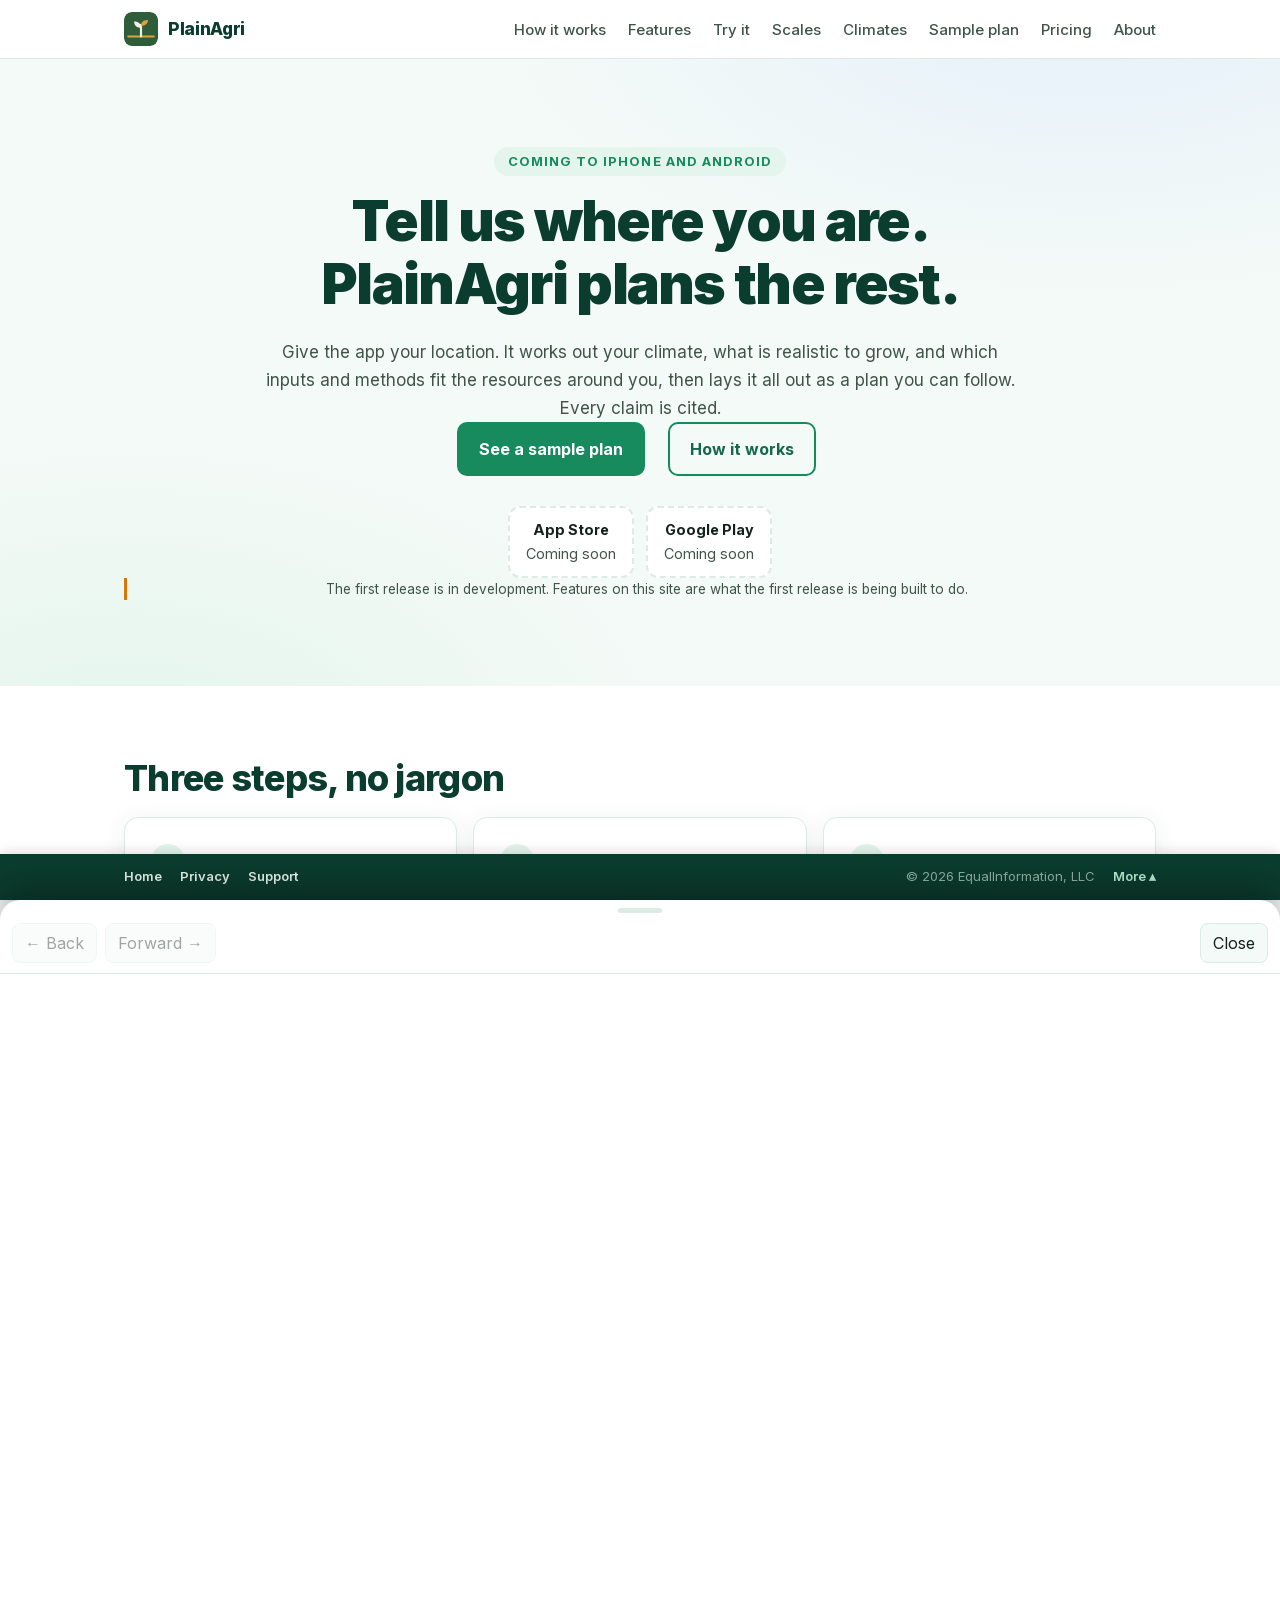
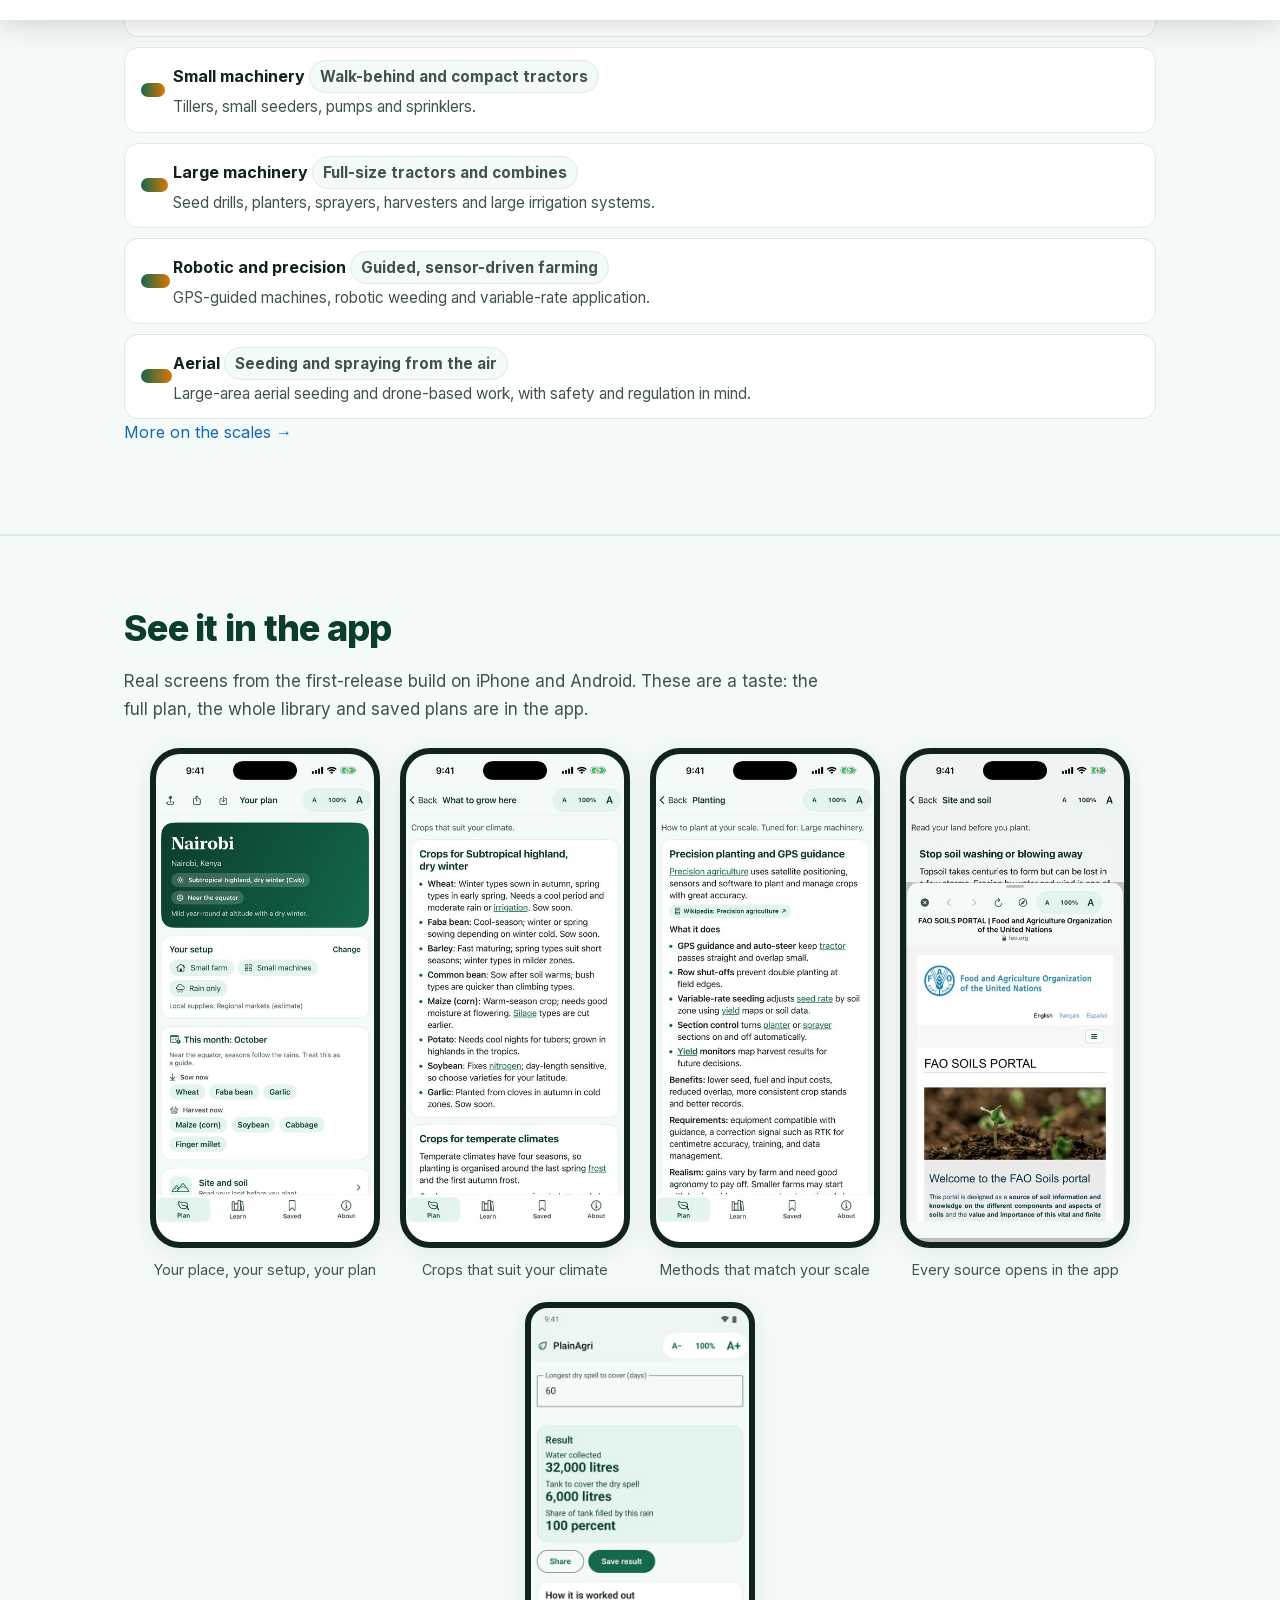
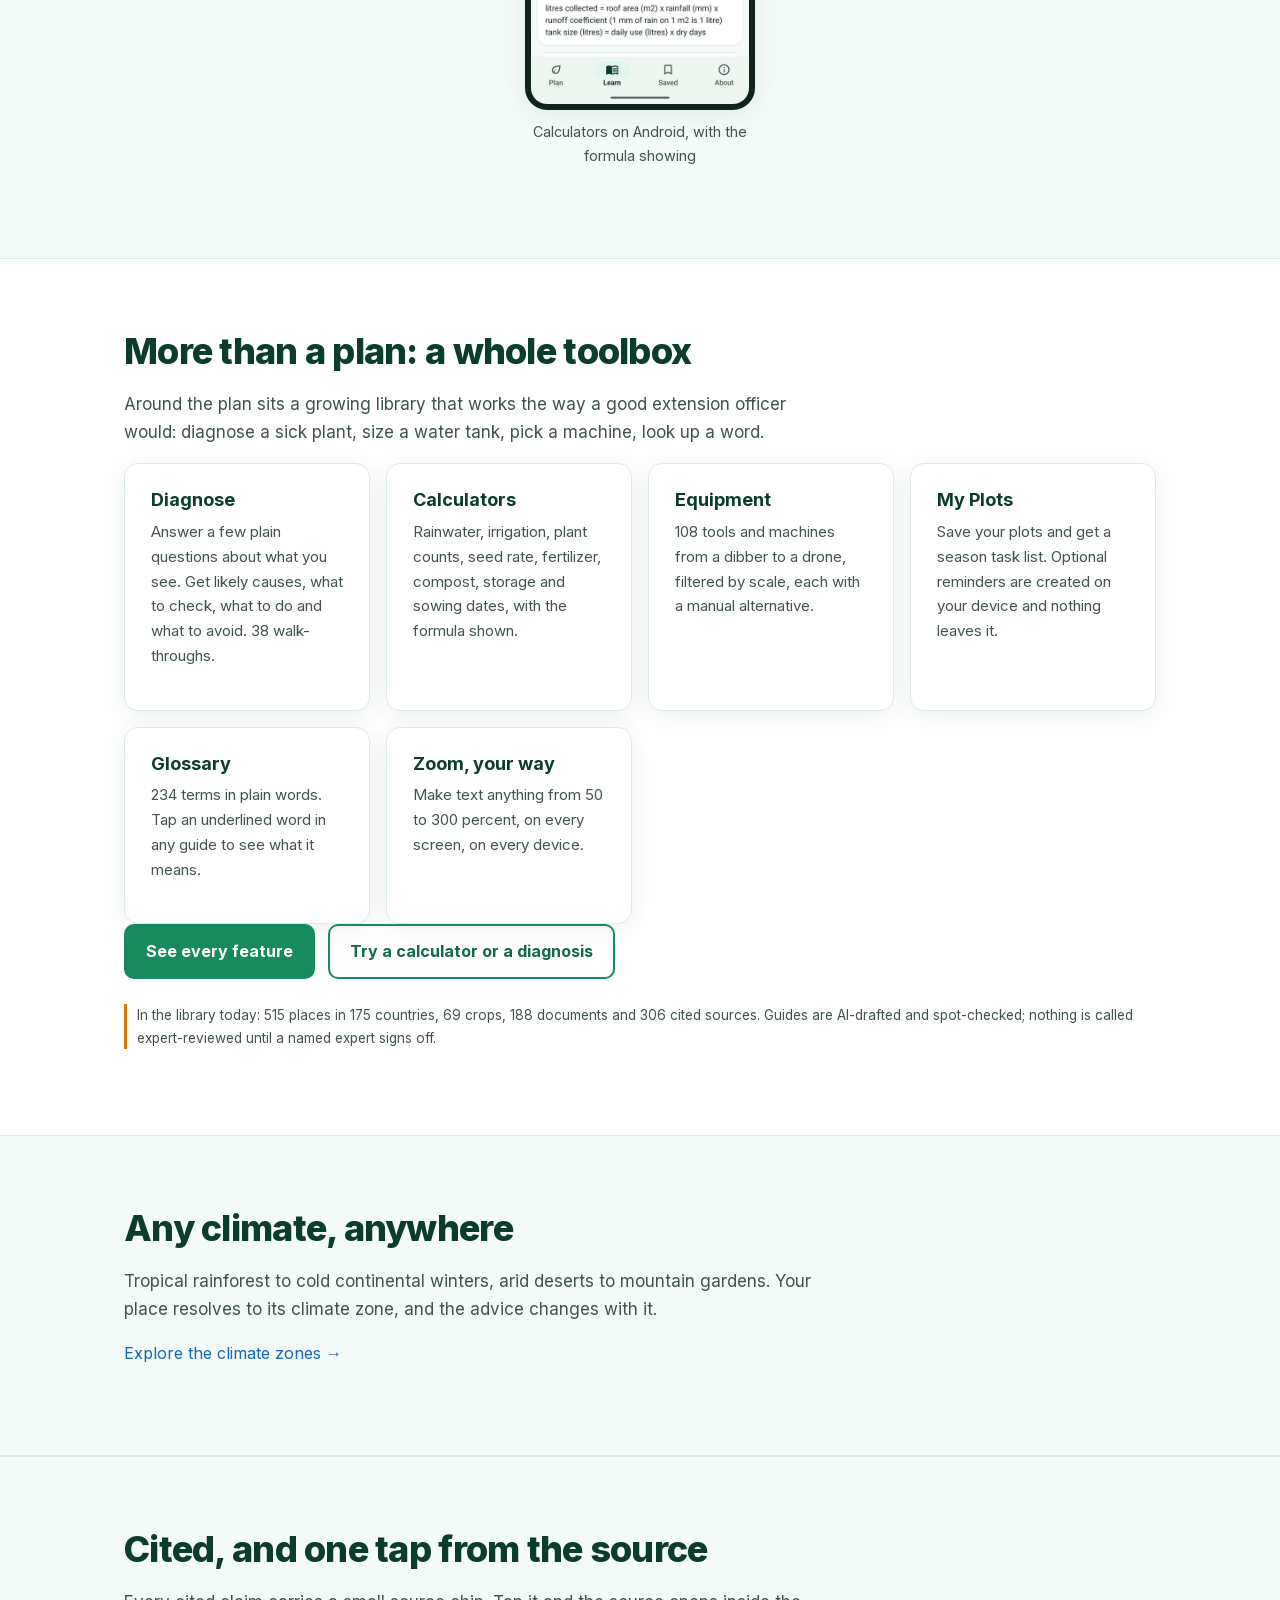
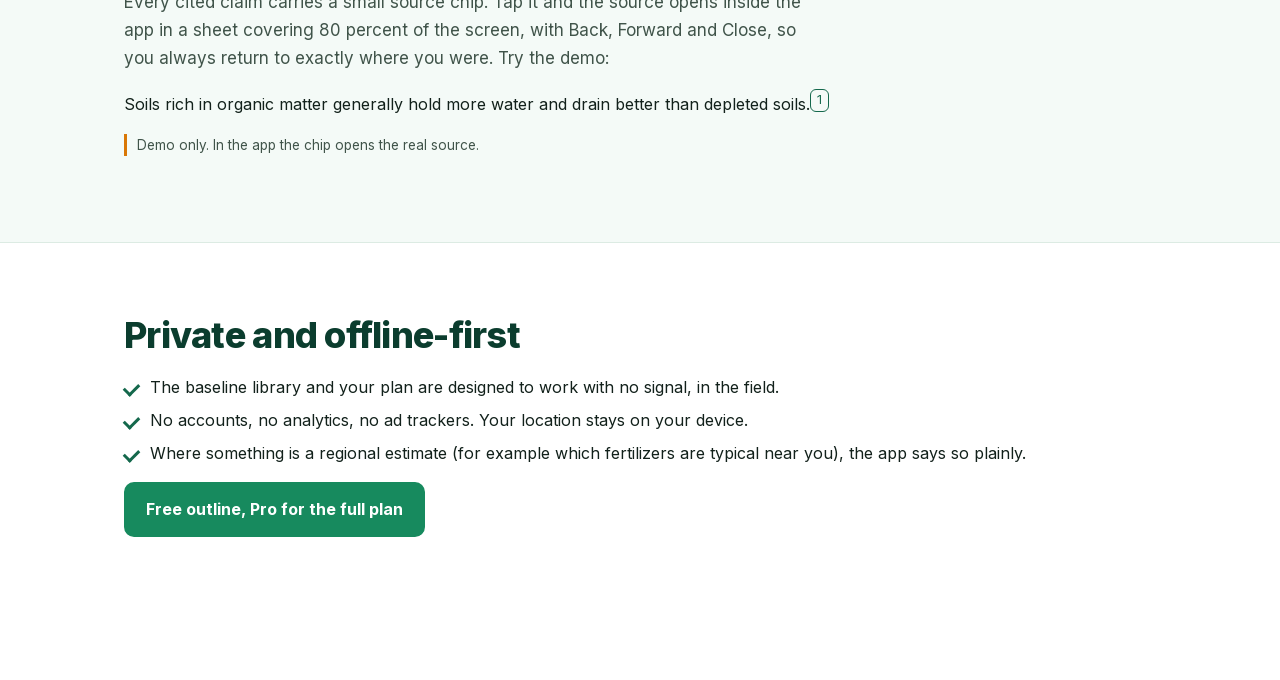
==== commit 86917750: "Site: brighter citation backdrop, accurate Android caption, cache-bust v3 Co-Authored-By: Claude Son" ====
--- a/index.html
+++ b/index.html
@@ -13,7 +13,7 @@
 <meta property="og:type" content="website">
 <meta property="og:site_name" content="PlainAgri">
 <link rel="stylesheet" href="assets/fonts/inter.css">
-<link rel="stylesheet" href="assets/css/style.css?v=2">
+<link rel="stylesheet" href="assets/css/style.css?v=3">
 </head>
 <body>
 <a class="skip" href="#main">Skip to content</a>
@@ -46,11 +46,11 @@
 <section class="alt"><div class="wrap"><h2>See it in the app</h2>
 <p class="lead">Real screens from the first-release build on iPhone and Android. These are a taste: the full plan, the whole library and saved plans are in the app.</p>
 <div class="shots">
-<figure><div class="phone"><img src="assets/img/app/plan.jpg?v=2" alt="PlainAgri plan screen for Nairobi showing climate zone, setup and plan sections" loading="lazy"></div><figcaption>Your place, your setup, your plan</figcaption></figure>
-<figure><div class="phone"><img src="assets/img/app/crops.jpg?v=2" alt="PlainAgri what to grow here screen" loading="lazy"></div><figcaption>Crops that suit your climate</figcaption></figure>
-<figure><div class="phone"><img src="assets/img/app/machinery.jpg?v=2" alt="PlainAgri guidance for machinery scale" loading="lazy"></div><figcaption>Methods that match your scale</figcaption></figure>
-<figure><div class="phone"><img src="assets/img/app/sources.jpg?v=2" alt="PlainAgri in-app source viewer opened at 80 percent height" loading="lazy"></div><figcaption>Every source opens in the app</figcaption></figure>
-<figure><div class="phone android"><img src="assets/img/app/android-water.jpg?v=2" alt="PlainAgri on Android, water section" loading="lazy"></div><figcaption>The same plan on Android</figcaption></figure>
+<figure><div class="phone"><img src="assets/img/app/plan.jpg?v=3" alt="PlainAgri plan screen for Nairobi showing climate zone, setup and plan sections" loading="lazy"></div><figcaption>Your place, your setup, your plan</figcaption></figure>
+<figure><div class="phone"><img src="assets/img/app/crops.jpg?v=3" alt="PlainAgri what to grow here screen" loading="lazy"></div><figcaption>Crops that suit your climate</figcaption></figure>
+<figure><div class="phone"><img src="assets/img/app/machinery.jpg?v=3" alt="PlainAgri guidance for machinery scale" loading="lazy"></div><figcaption>Methods that match your scale</figcaption></figure>
+<figure><div class="phone"><img src="assets/img/app/sources.jpg?v=3" alt="PlainAgri in-app source viewer opened at 80 percent height" loading="lazy"></div><figcaption>Every source opens in the app</figcaption></figure>
+<figure><div class="phone android"><img src="assets/img/app/android-water.jpg?v=3" alt="PlainAgri rainwater calculator on Android" loading="lazy"></div><figcaption>Calculators on Android, with the formula showing</figcaption></figure>
 </div></div></section>
 
 <section><div class="wrap"><h2>More than a plan: a whole toolbox</h2>
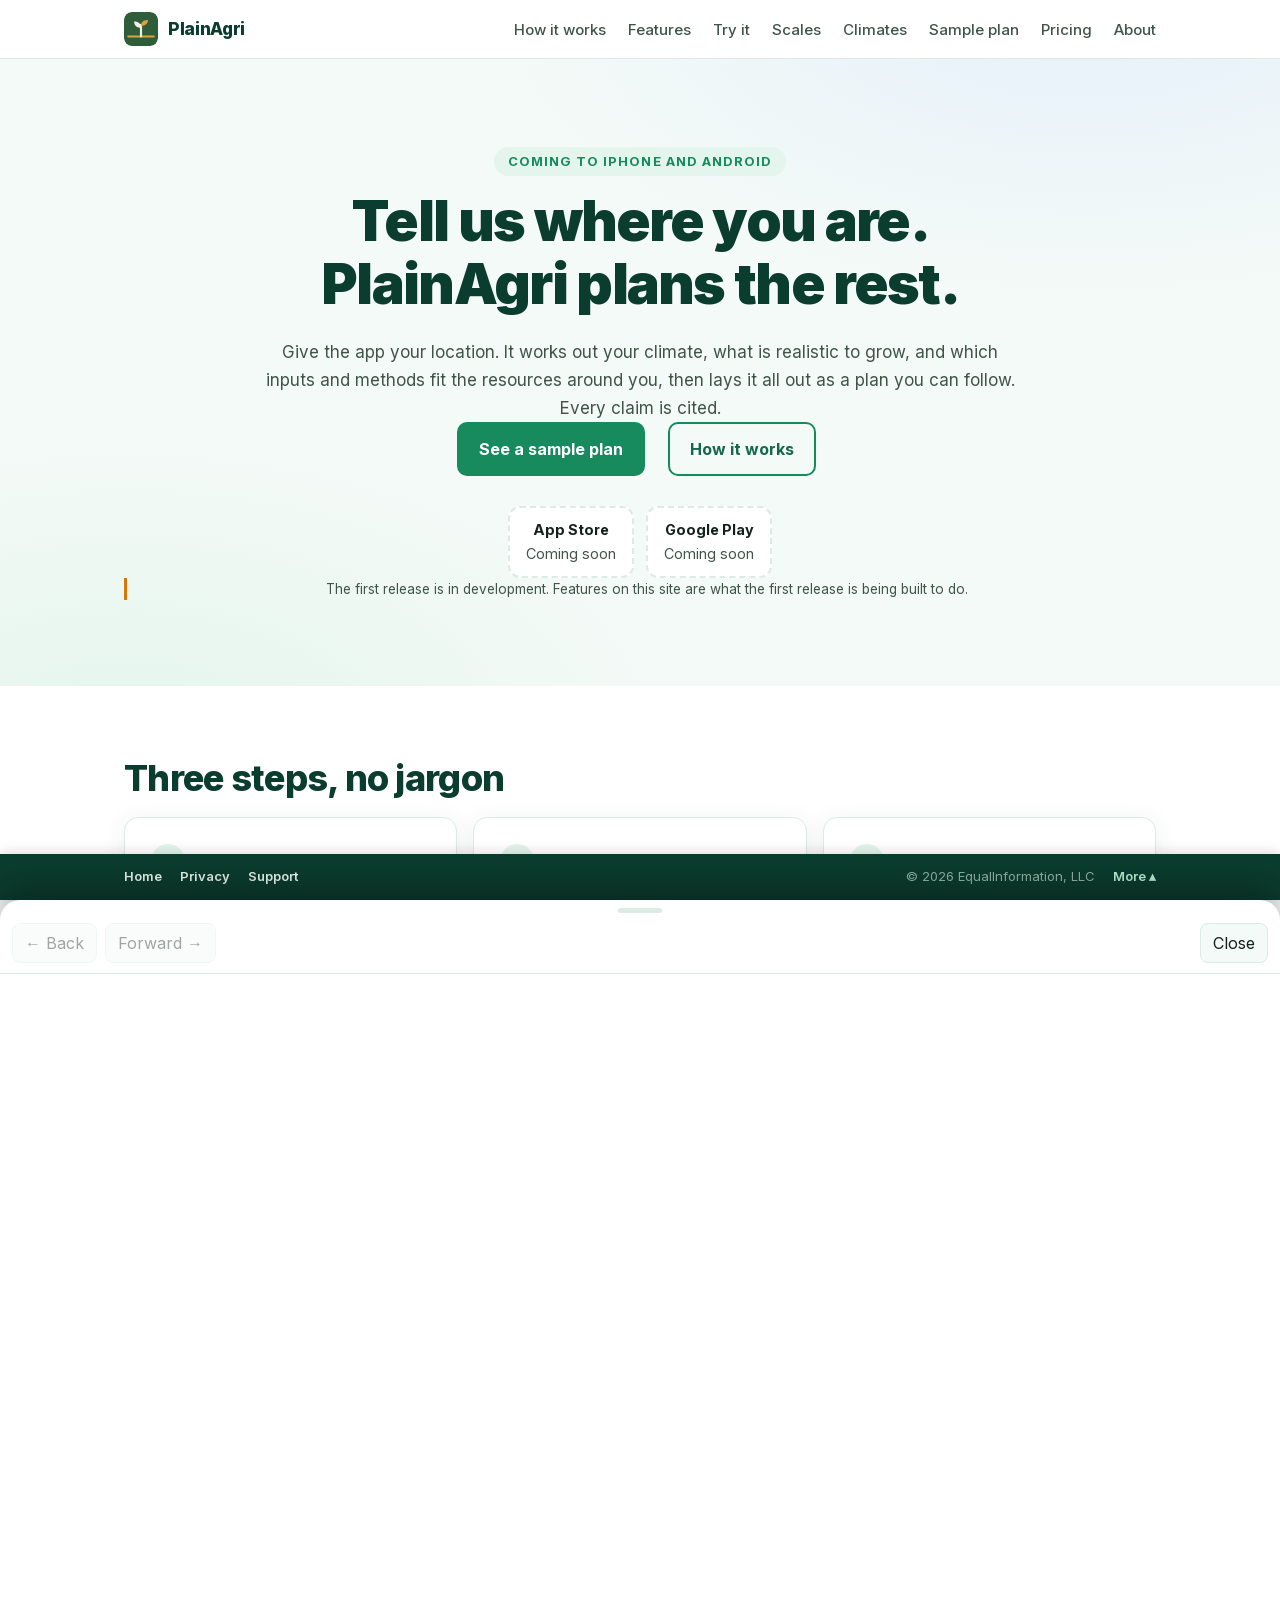
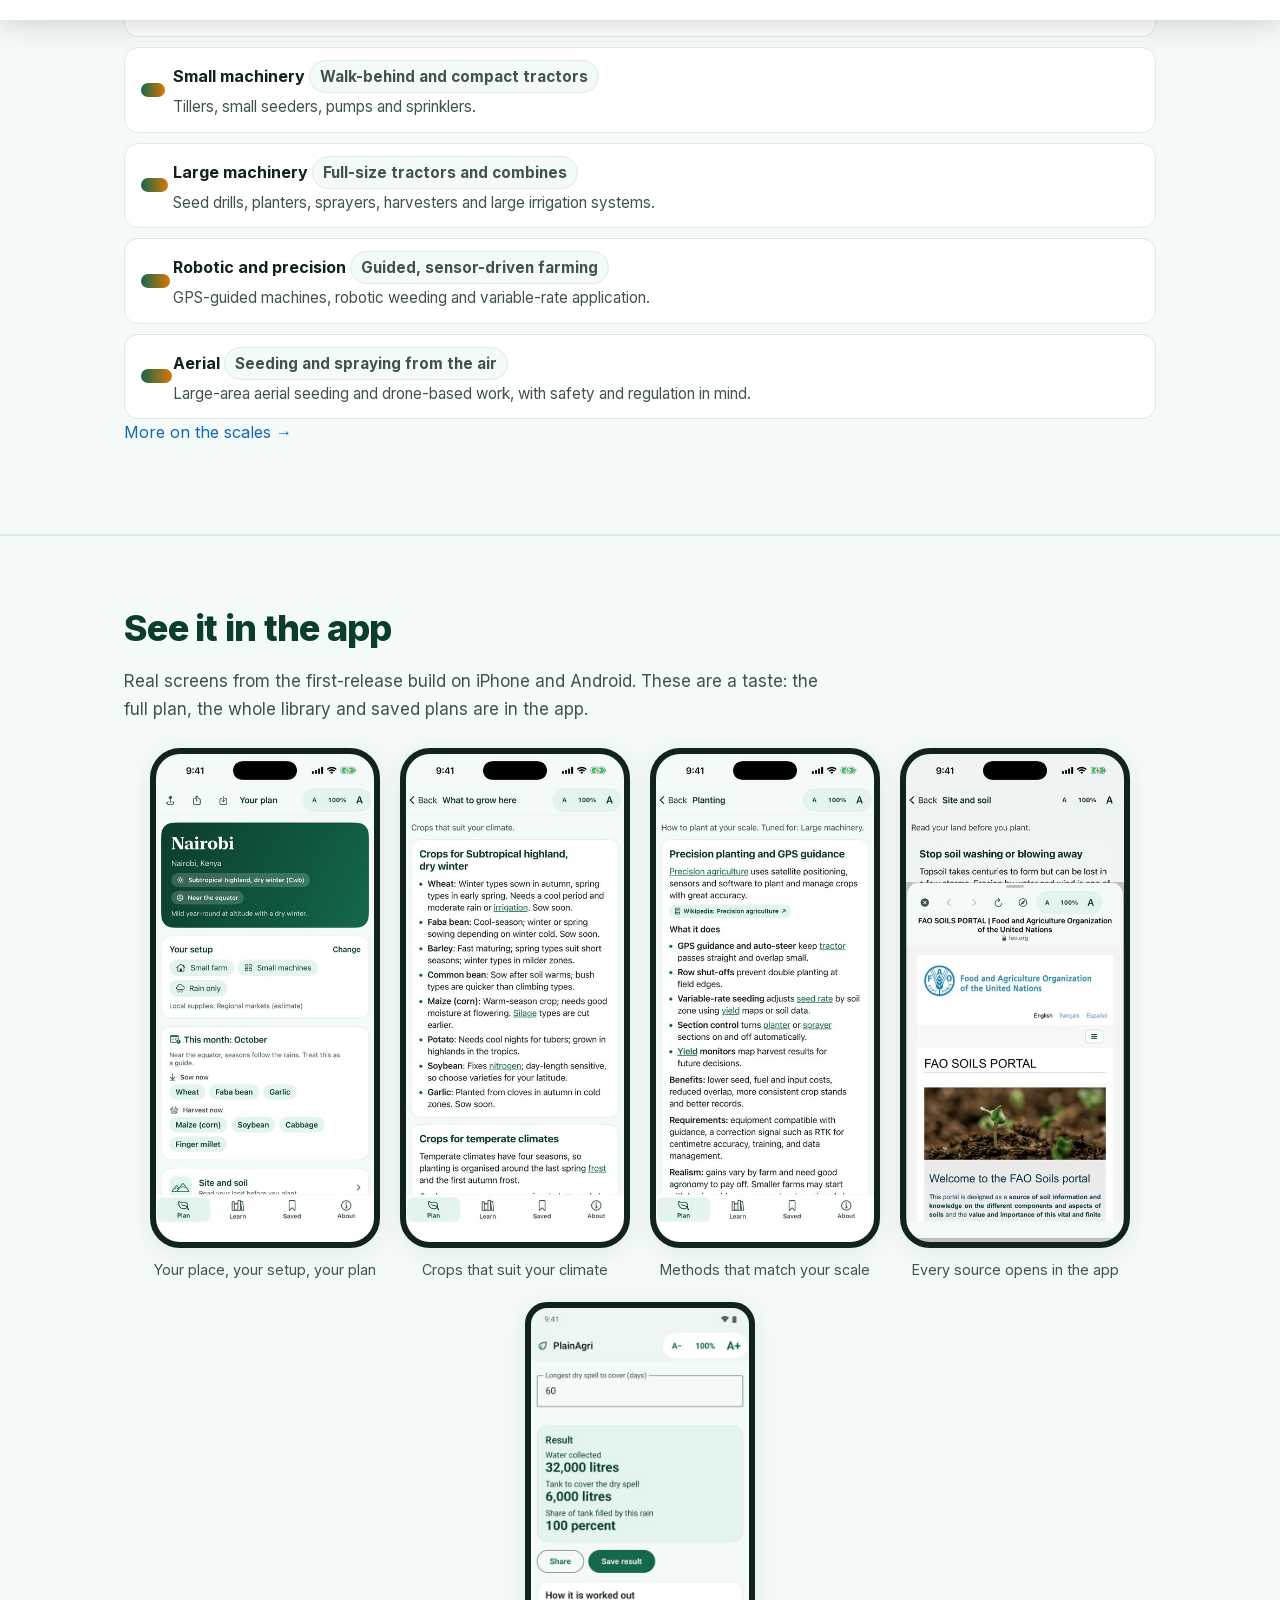
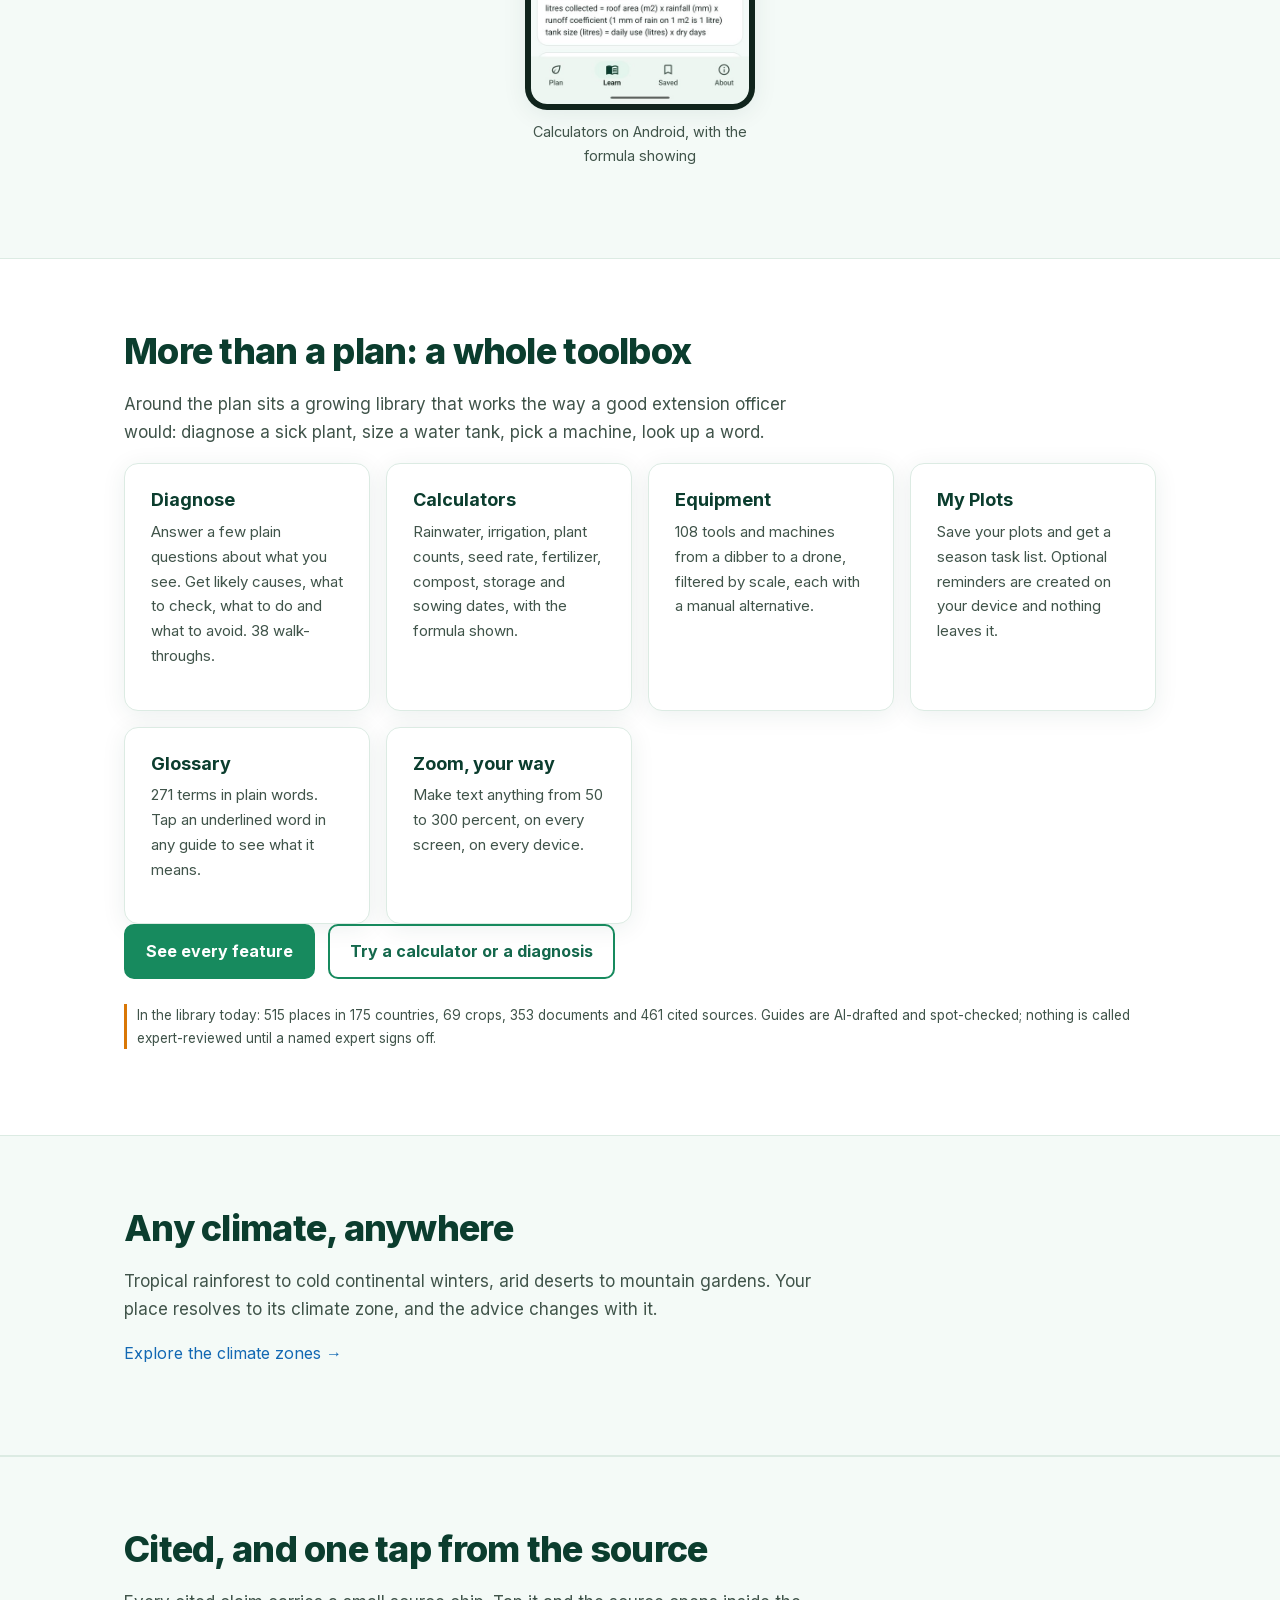
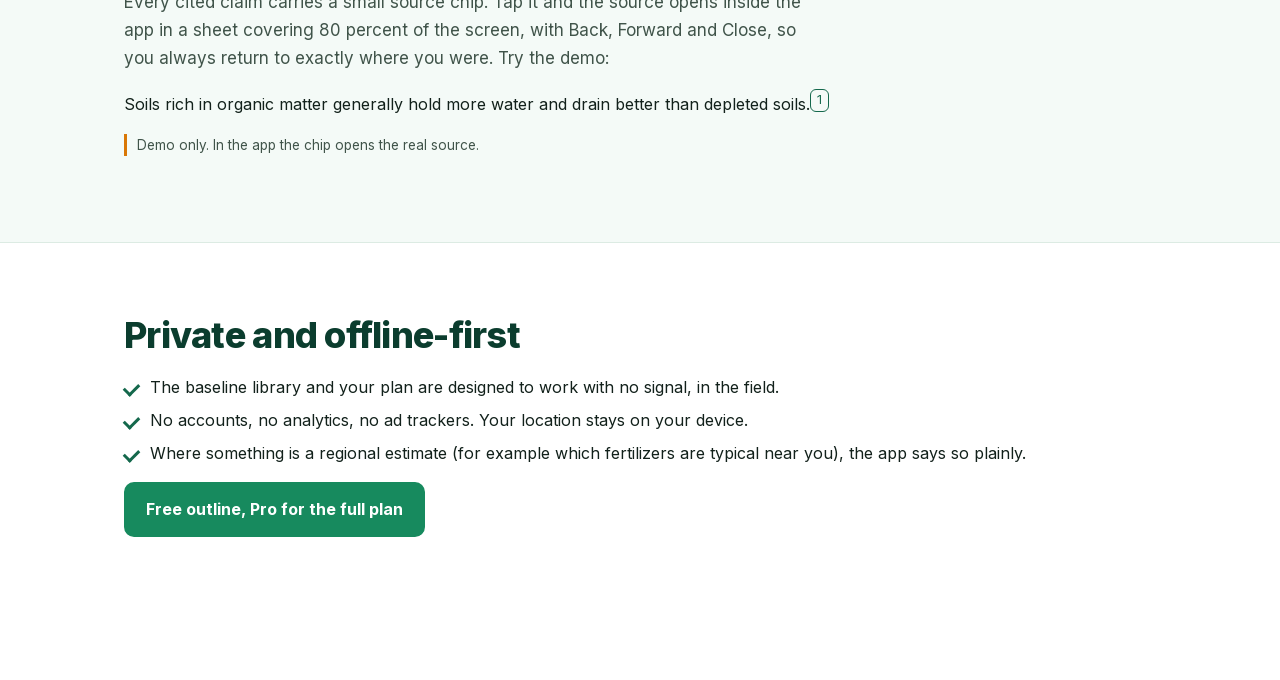
==== commit f9095f60: "Site: updated library counts and crop page wording Co-Authored-By: Claude Sonnet 5.5 <noreply@anthro" ====
--- a/index.html
+++ b/index.html
@@ -60,11 +60,11 @@
 <div class="card"><h3>Calculators</h3><p>Rainwater, irrigation, plant counts, seed rate, fertilizer, compost, storage and sowing dates, with the formula shown.</p></div>
 <div class="card"><h3>Equipment</h3><p>108 tools and machines from a dibber to a drone, filtered by scale, each with a manual alternative.</p></div>
 <div class="card"><h3>My Plots</h3><p>Save your plots and get a season task list. Optional reminders are created on your device and nothing leaves it.</p></div>
-<div class="card"><h3>Glossary</h3><p>234 terms in plain words. Tap an underlined word in any guide to see what it means.</p></div>
+<div class="card"><h3>Glossary</h3><p>271 terms in plain words. Tap an underlined word in any guide to see what it means.</p></div>
 <div class="card"><h3>Zoom, your way</h3><p>Make text anything from 50 to 300 percent, on every screen, on every device.</p></div>
 </div>
 <p><a class="btn" href="features/">See every feature</a> <a class="btn ghost" href="try/">Try a calculator or a diagnosis</a></p>
-<p class="est">In the library today: 515 places in 175 countries, 69 crops, 188 documents and 306 cited sources. Guides are AI-drafted and spot-checked; nothing is called expert-reviewed until a named expert signs off.</p></div></section>
+<p class="est">In the library today: 515 places in 175 countries, 69 crops, 353 documents and 461 cited sources. Guides are AI-drafted and spot-checked; nothing is called expert-reviewed until a named expert signs off.</p></div></section>
 
 <section class="alt"><div class="wrap"><h2>Any climate, anywhere</h2>
 <p class="lead">Tropical rainforest to cold continental winters, arid deserts to mountain gardens. Your place resolves to its climate zone, and the advice changes with it.</p>
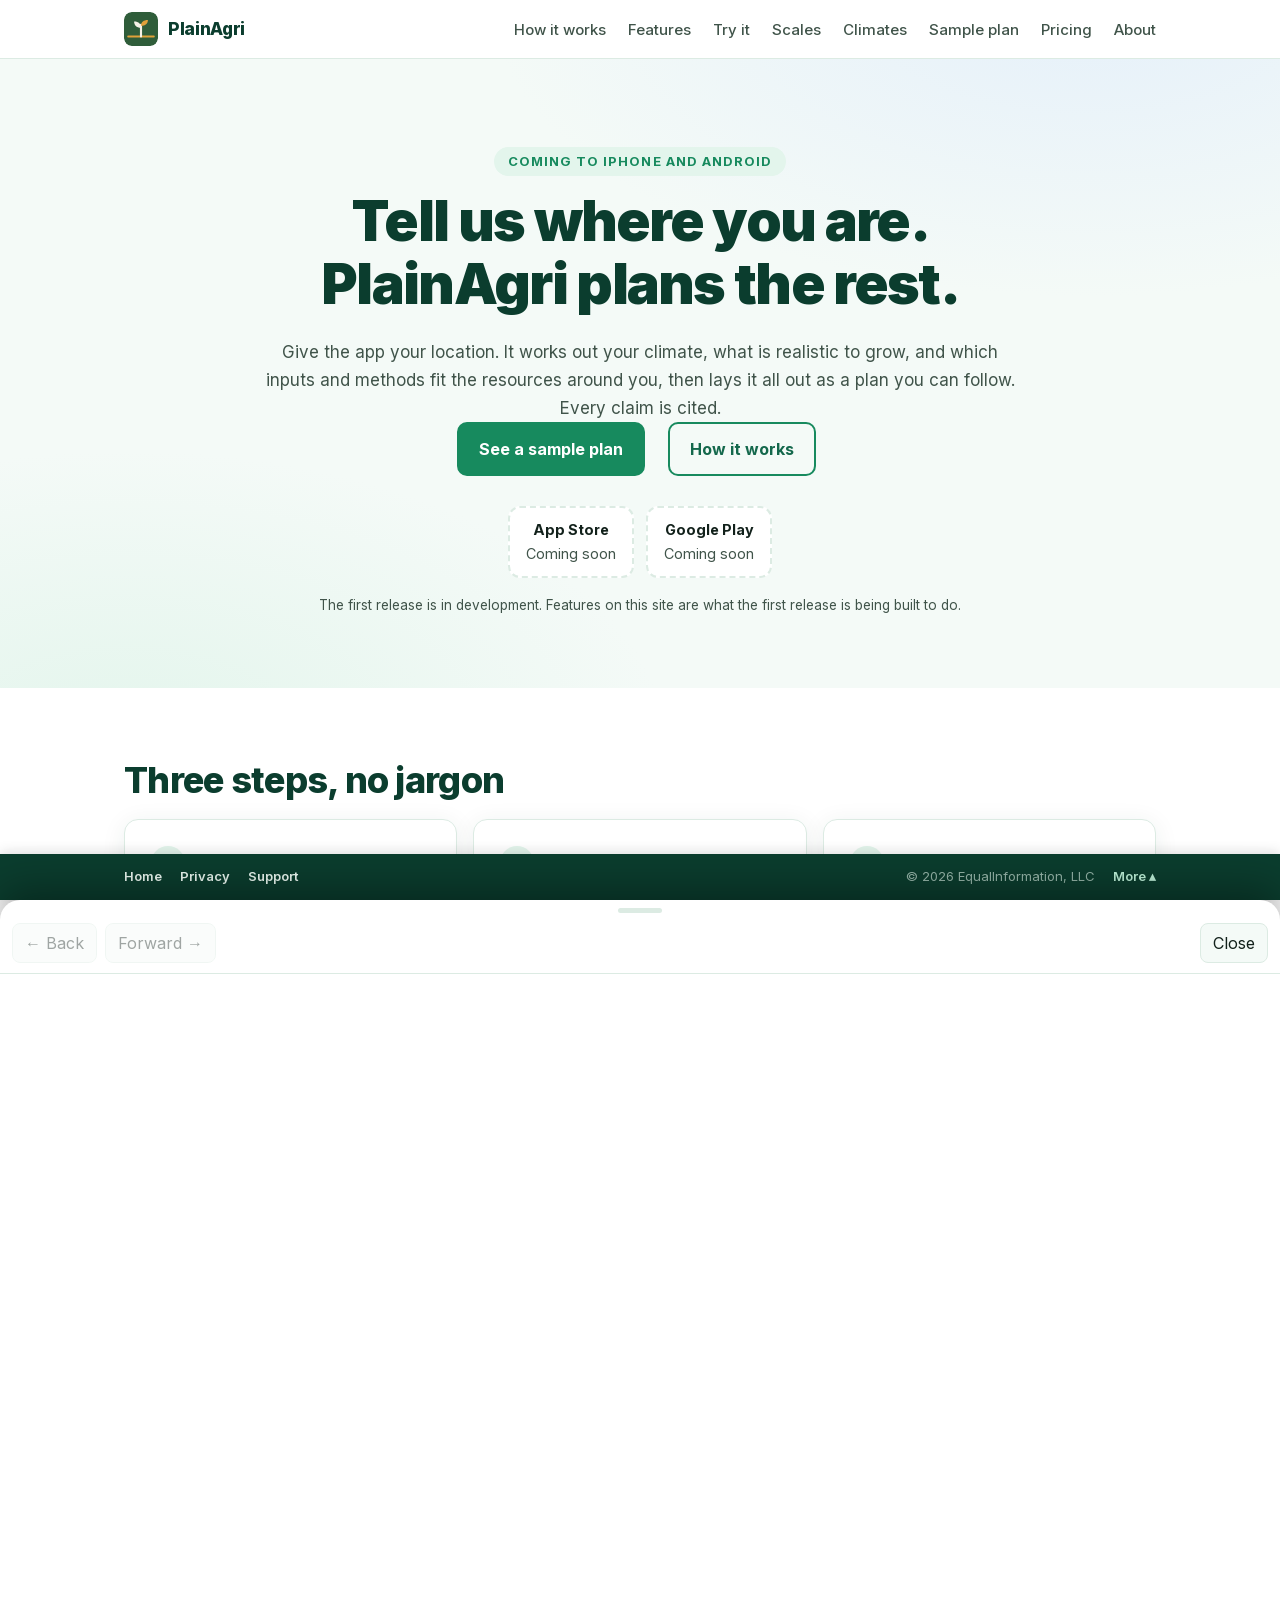
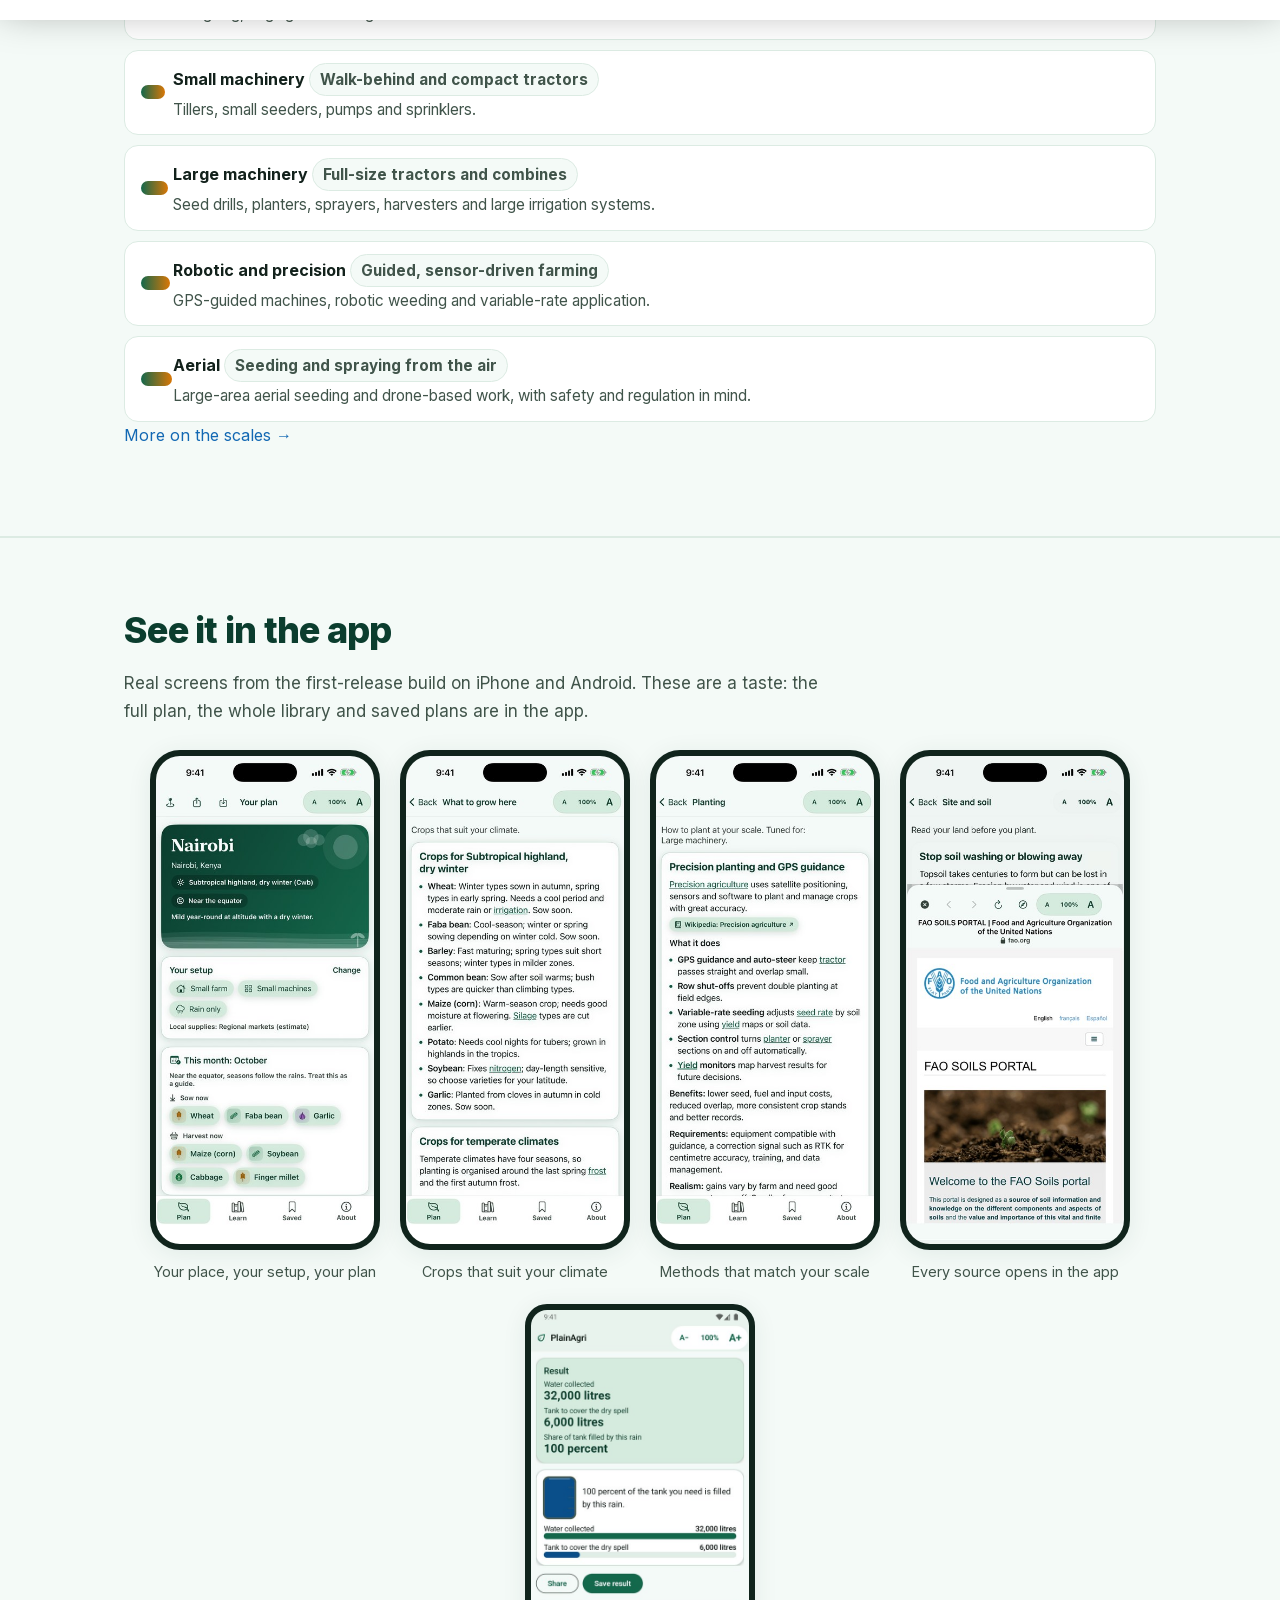
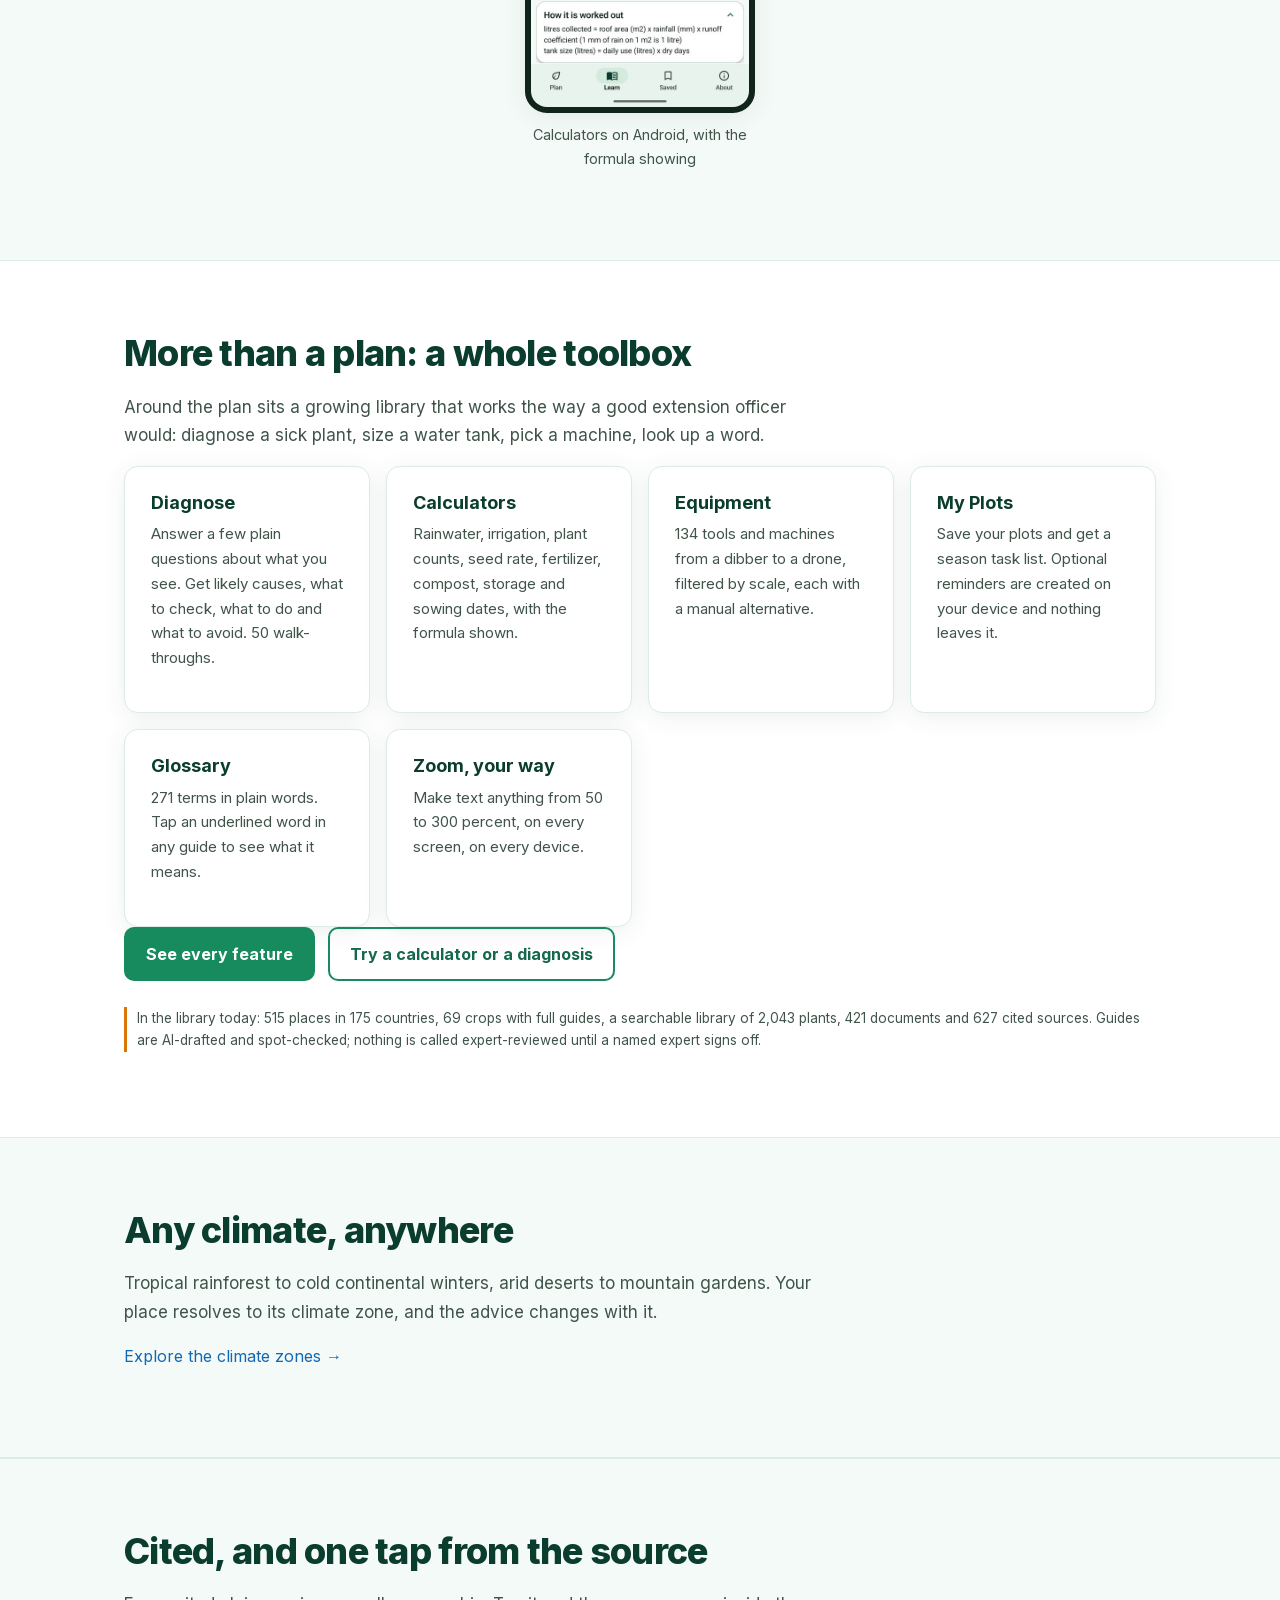
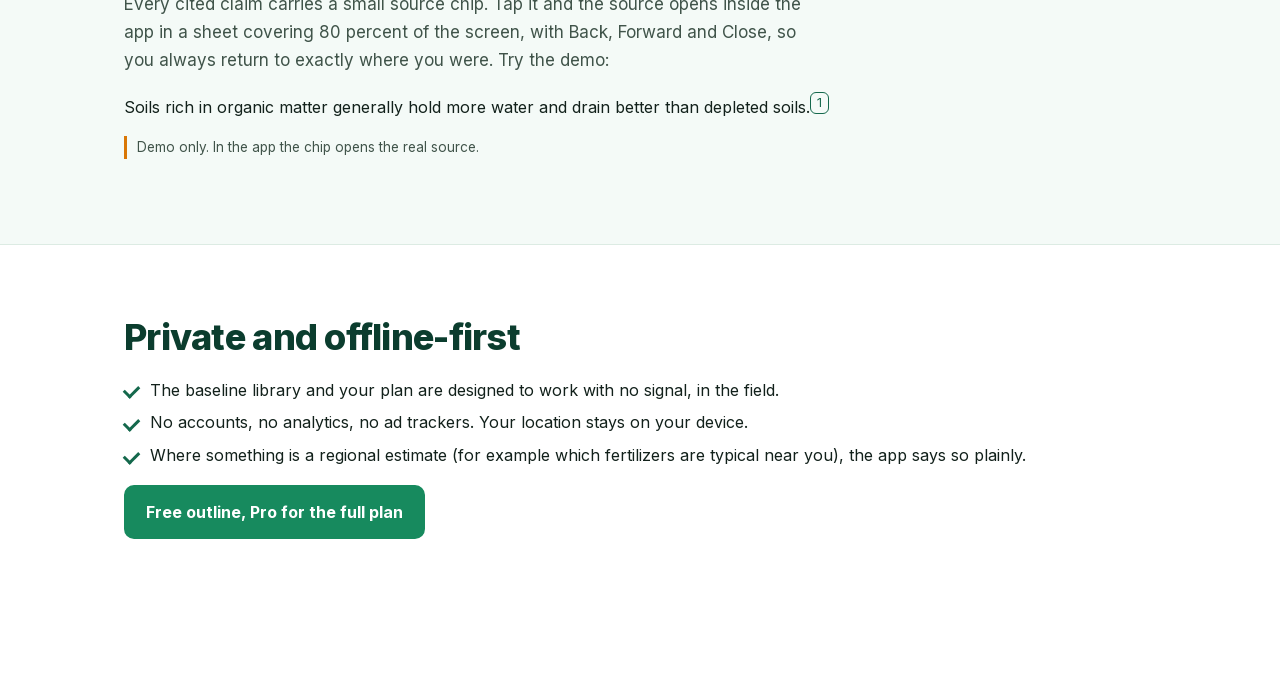
==== commit f18e4d46: "PlainAgri site: plant library, invasive flags, planning tools, My Farm, corrected counts, new app sc" ====
--- a/index.html
+++ b/index.html
@@ -13,7 +13,7 @@
 <meta property="og:type" content="website">
 <meta property="og:site_name" content="PlainAgri">
 <link rel="stylesheet" href="assets/fonts/inter.css">
-<link rel="stylesheet" href="assets/css/style.css?v=3">
+<link rel="stylesheet" href="assets/css/style.css?v=4">
 </head>
 <body>
 <a class="skip" href="#main">Skip to content</a>
@@ -46,25 +46,25 @@
 <section class="alt"><div class="wrap"><h2>See it in the app</h2>
 <p class="lead">Real screens from the first-release build on iPhone and Android. These are a taste: the full plan, the whole library and saved plans are in the app.</p>
 <div class="shots">
-<figure><div class="phone"><img src="assets/img/app/plan.jpg?v=3" alt="PlainAgri plan screen for Nairobi showing climate zone, setup and plan sections" loading="lazy"></div><figcaption>Your place, your setup, your plan</figcaption></figure>
-<figure><div class="phone"><img src="assets/img/app/crops.jpg?v=3" alt="PlainAgri what to grow here screen" loading="lazy"></div><figcaption>Crops that suit your climate</figcaption></figure>
-<figure><div class="phone"><img src="assets/img/app/machinery.jpg?v=3" alt="PlainAgri guidance for machinery scale" loading="lazy"></div><figcaption>Methods that match your scale</figcaption></figure>
-<figure><div class="phone"><img src="assets/img/app/sources.jpg?v=3" alt="PlainAgri in-app source viewer opened at 80 percent height" loading="lazy"></div><figcaption>Every source opens in the app</figcaption></figure>
-<figure><div class="phone android"><img src="assets/img/app/android-water.jpg?v=3" alt="PlainAgri rainwater calculator on Android" loading="lazy"></div><figcaption>Calculators on Android, with the formula showing</figcaption></figure>
+<figure><div class="phone"><img src="assets/img/app/plan.jpg?v=4" alt="PlainAgri plan screen for Nairobi showing climate zone, setup and plan sections" loading="lazy"></div><figcaption>Your place, your setup, your plan</figcaption></figure>
+<figure><div class="phone"><img src="assets/img/app/crops.jpg?v=4" alt="PlainAgri what to grow here screen" loading="lazy"></div><figcaption>Crops that suit your climate</figcaption></figure>
+<figure><div class="phone"><img src="assets/img/app/machinery.jpg?v=4" alt="PlainAgri guidance for machinery scale" loading="lazy"></div><figcaption>Methods that match your scale</figcaption></figure>
+<figure><div class="phone"><img src="assets/img/app/sources.jpg?v=4" alt="PlainAgri in-app source viewer opened at 80 percent height" loading="lazy"></div><figcaption>Every source opens in the app</figcaption></figure>
+<figure><div class="phone android"><img src="assets/img/app/android-water.jpg?v=4" alt="PlainAgri rainwater calculator on Android" loading="lazy"></div><figcaption>Calculators on Android, with the formula showing</figcaption></figure>
 </div></div></section>
 
 <section><div class="wrap"><h2>More than a plan: a whole toolbox</h2>
 <p class="lead">Around the plan sits a growing library that works the way a good extension officer would: diagnose a sick plant, size a water tank, pick a machine, look up a word.</p>
 <div class="grid">
-<div class="card"><h3>Diagnose</h3><p>Answer a few plain questions about what you see. Get likely causes, what to check, what to do and what to avoid. 38 walk-throughs.</p></div>
+<div class="card"><h3>Diagnose</h3><p>Answer a few plain questions about what you see. Get likely causes, what to check, what to do and what to avoid. 50 walk-throughs.</p></div>
 <div class="card"><h3>Calculators</h3><p>Rainwater, irrigation, plant counts, seed rate, fertilizer, compost, storage and sowing dates, with the formula shown.</p></div>
-<div class="card"><h3>Equipment</h3><p>108 tools and machines from a dibber to a drone, filtered by scale, each with a manual alternative.</p></div>
+<div class="card"><h3>Equipment</h3><p>134 tools and machines from a dibber to a drone, filtered by scale, each with a manual alternative.</p></div>
 <div class="card"><h3>My Plots</h3><p>Save your plots and get a season task list. Optional reminders are created on your device and nothing leaves it.</p></div>
 <div class="card"><h3>Glossary</h3><p>271 terms in plain words. Tap an underlined word in any guide to see what it means.</p></div>
 <div class="card"><h3>Zoom, your way</h3><p>Make text anything from 50 to 300 percent, on every screen, on every device.</p></div>
 </div>
 <p><a class="btn" href="features/">See every feature</a> <a class="btn ghost" href="try/">Try a calculator or a diagnosis</a></p>
-<p class="est">In the library today: 515 places in 175 countries, 69 crops, 353 documents and 461 cited sources. Guides are AI-drafted and spot-checked; nothing is called expert-reviewed until a named expert signs off.</p></div></section>
+<p class="est">In the library today: 515 places in 175 countries, 69 crops with full guides, a searchable library of 2,043 plants, 421 documents and 627 cited sources. Guides are AI-drafted and spot-checked; nothing is called expert-reviewed until a named expert signs off.</p></div></section>
 
 <section class="alt"><div class="wrap"><h2>Any climate, anywhere</h2>
 <p class="lead">Tropical rainforest to cold continental winters, arid deserts to mountain gardens. Your place resolves to its climate zone, and the advice changes with it.</p>
--- a/assets/css/style.css
+++ b/assets/css/style.css
@@ -114,3 +114,5 @@
 .footer-links{list-style:none;display:flex;gap:22px;justify-content:center;flex-wrap:wrap;margin:0 0 18px;padding:0}.footer-links a{color:#eaf7f0;font-weight:500;text-decoration:none}
 .footer-copy{opacity:.75;line-height:1.9;font-size:13px;margin:0}
 @media (max-width:640px){.dock-copy{display:none}.dock-more{margin-left:auto}.footer-dock summary{padding:0 16px;gap:14px}.dock-links{gap:14px;flex-wrap:nowrap}}
+/* Centred hero: the note paragraph is centred text, so it must not carry the left rule used for in-page notes */
+.hero .est{border-left:0;padding-left:0;max-width:760px;margin:16px auto 0;text-align:center}
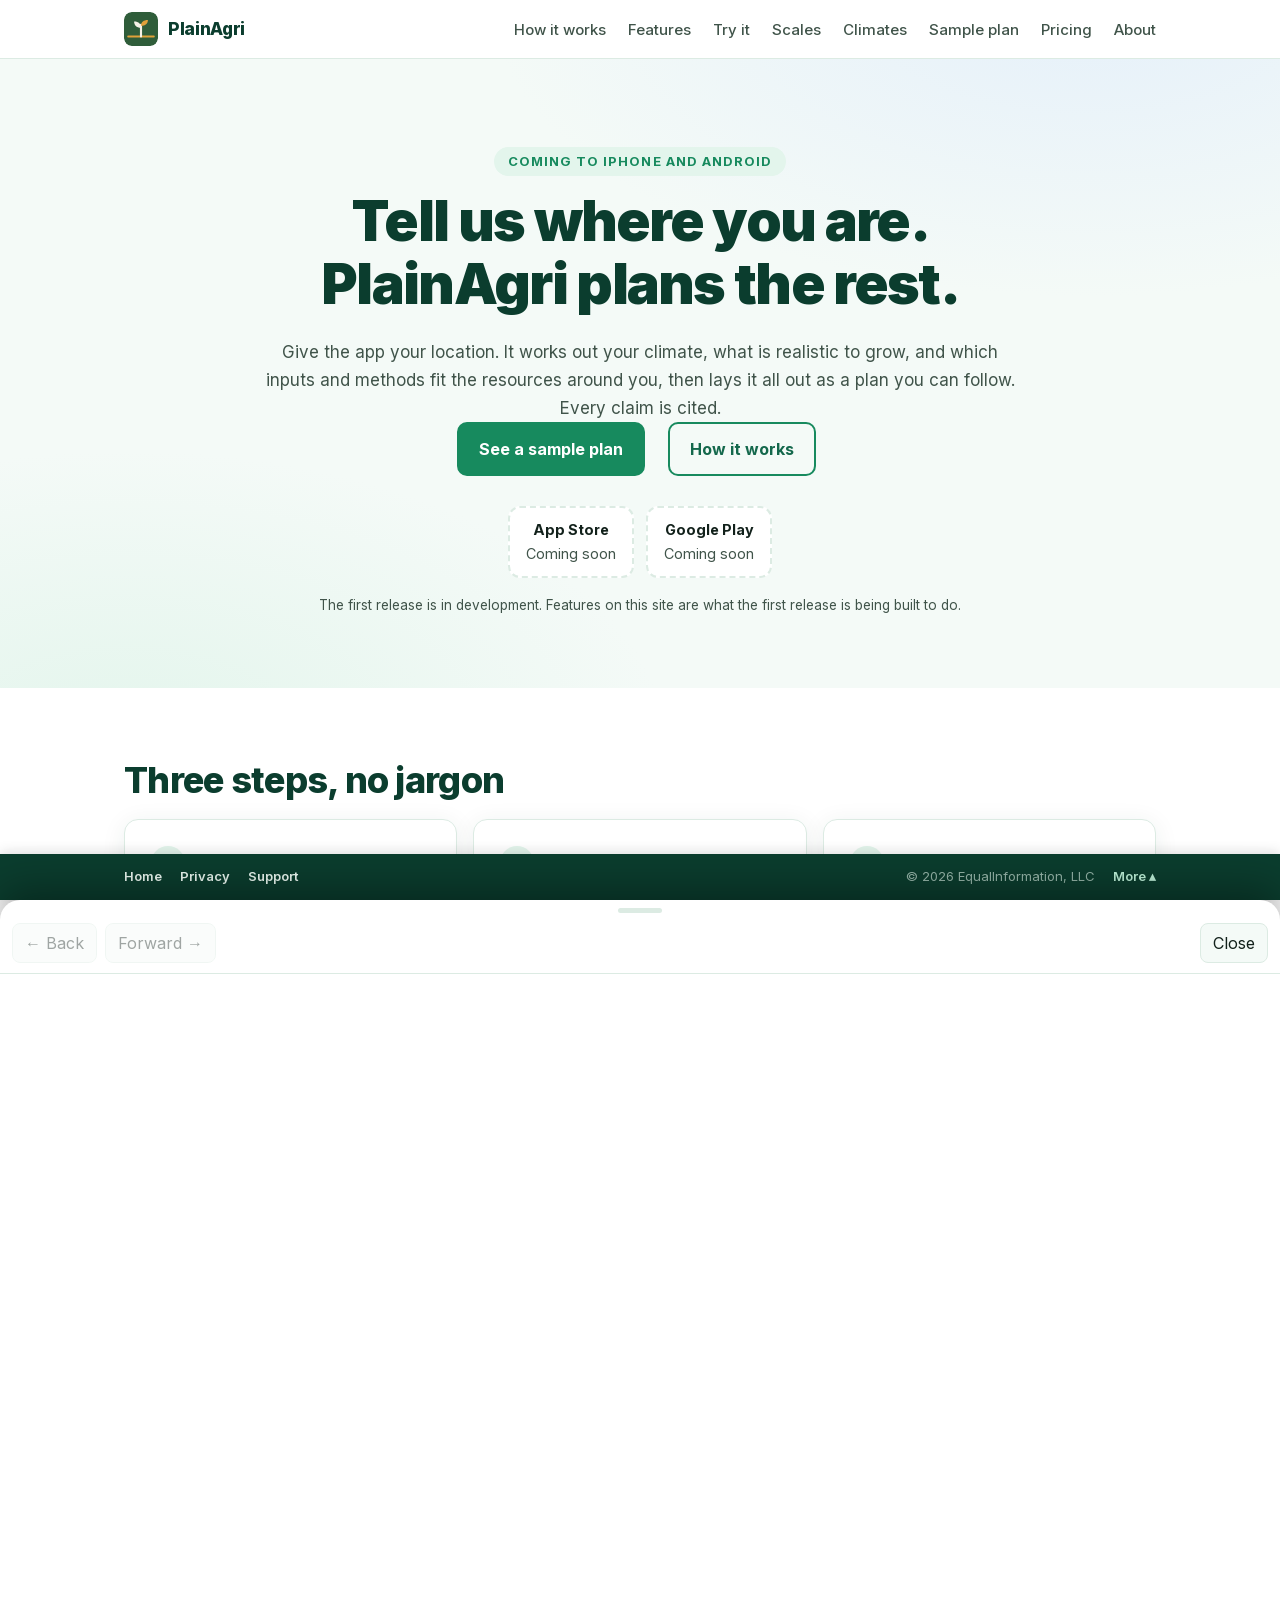
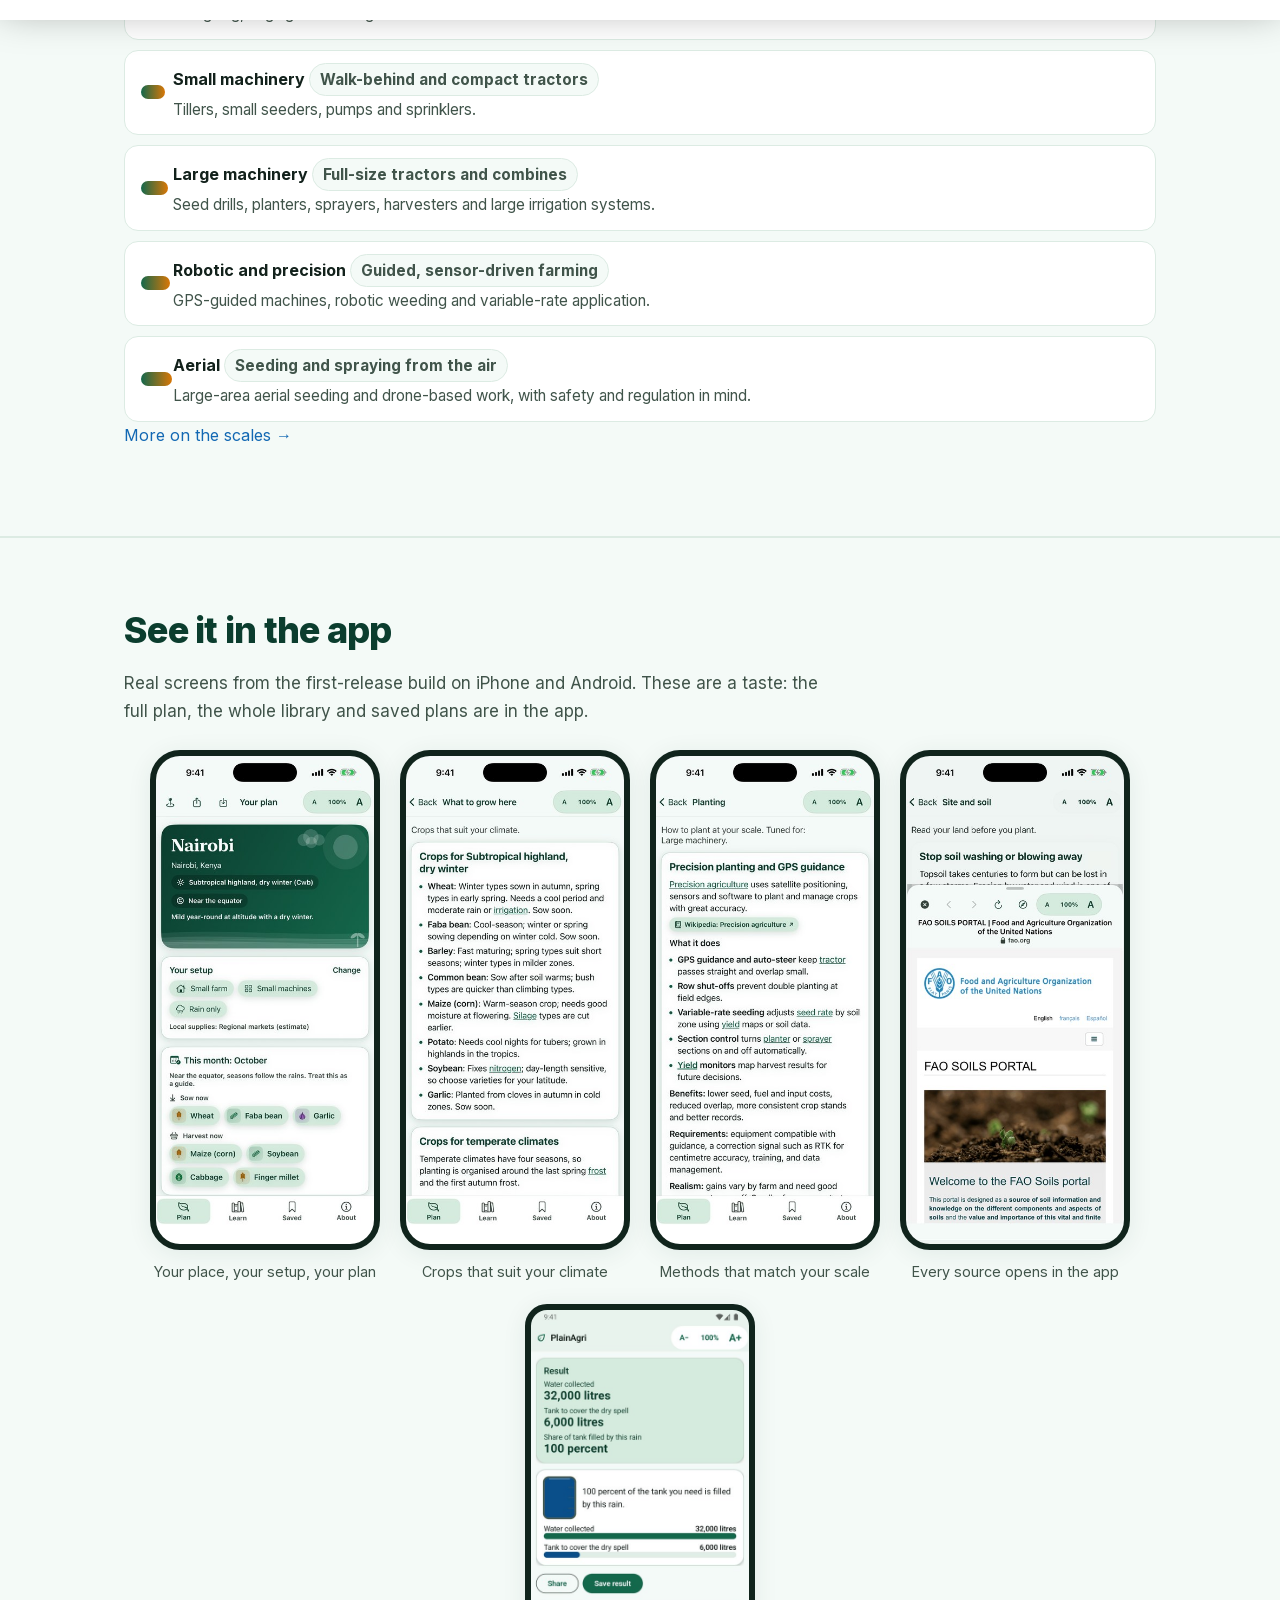
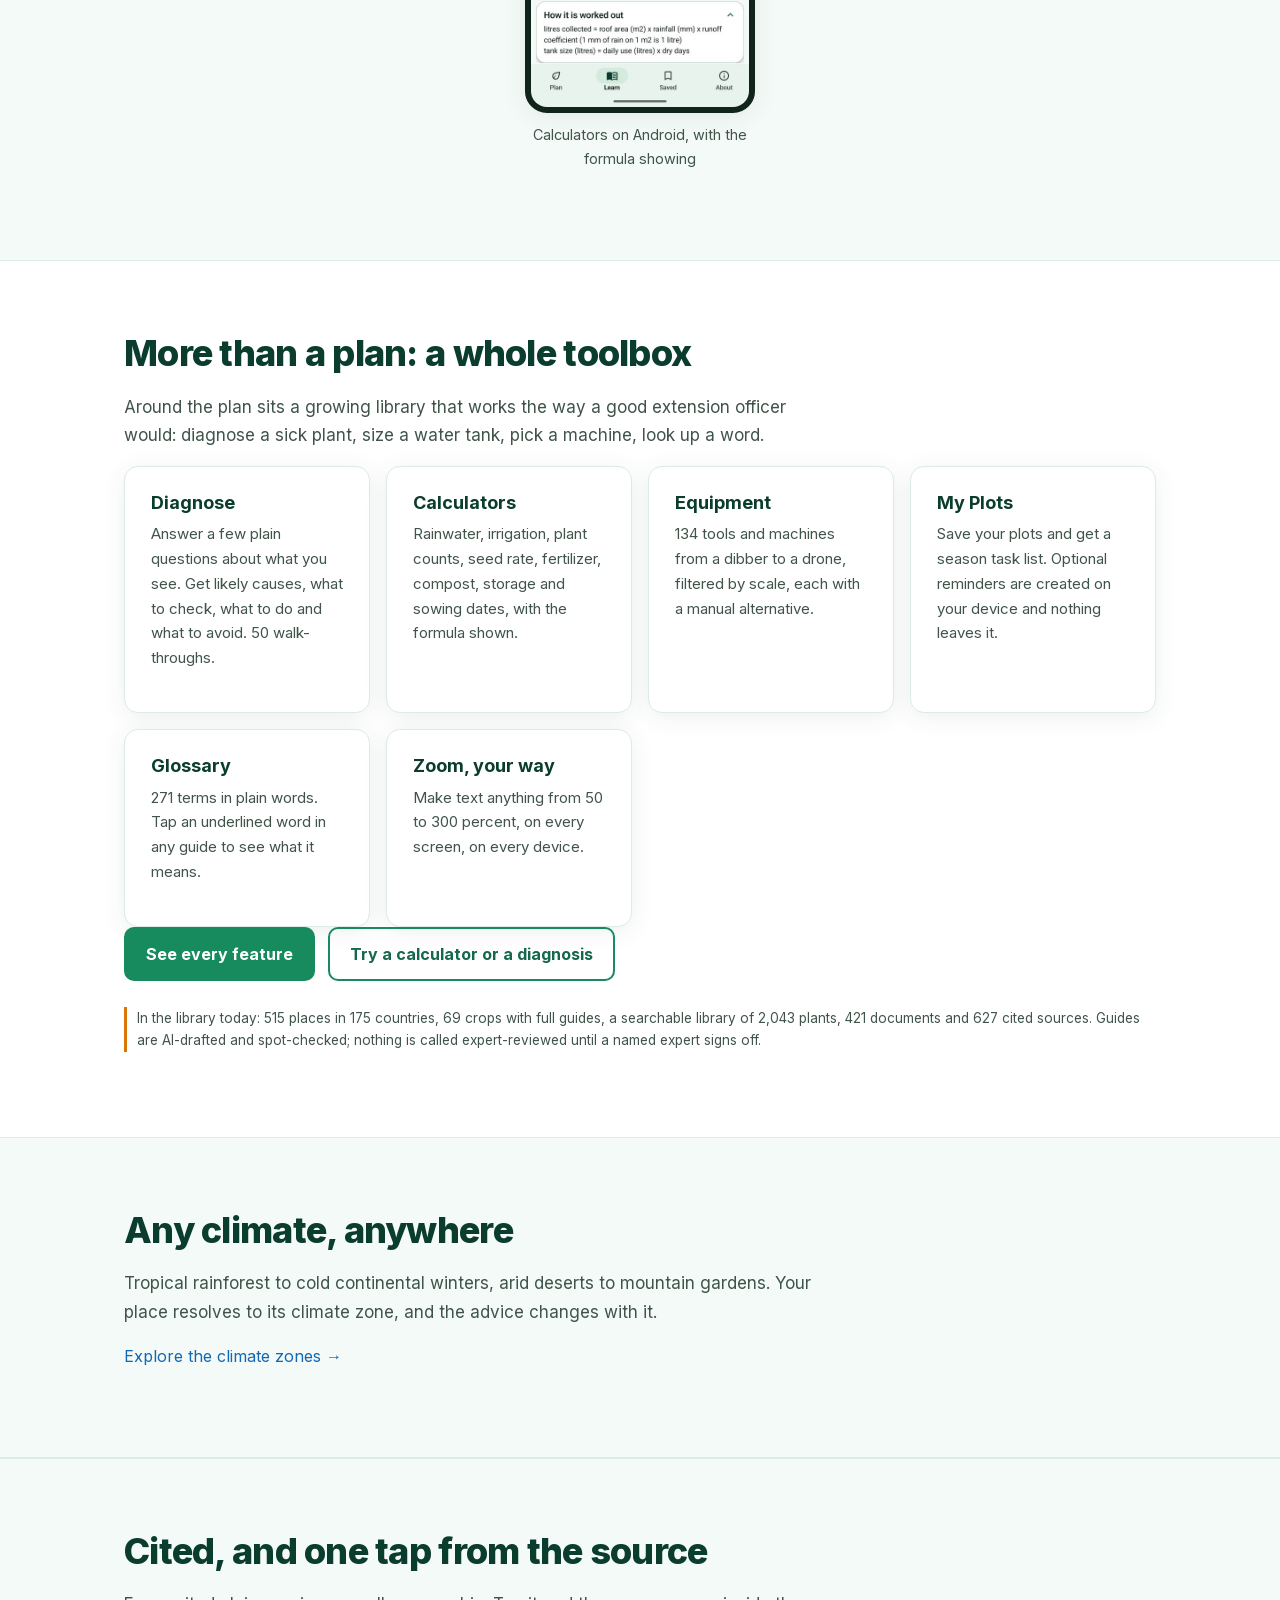
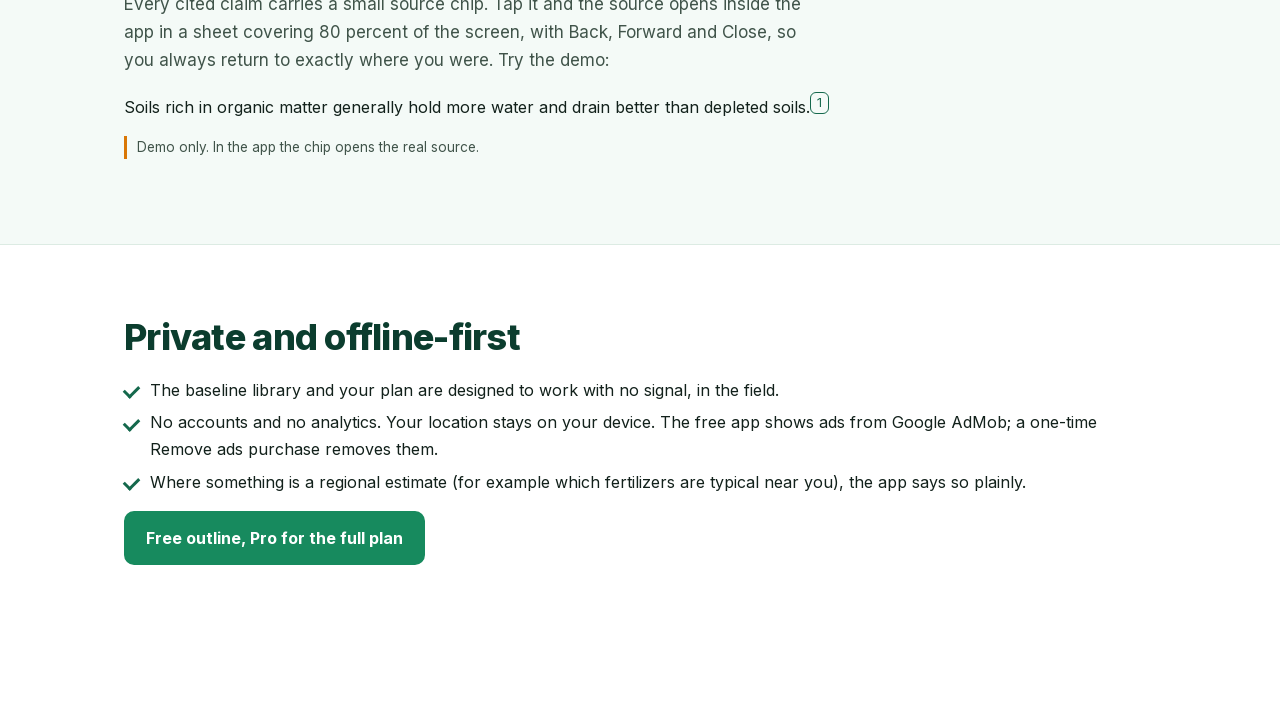
==== commit e7f9ed57: "Disclose ads (Google AdMob) and one-time Remove ads purchase; drop no-ads claims Co-Authored-By: Cla" ====
--- a/index.html
+++ b/index.html
@@ -77,7 +77,7 @@
 
 <section><div class="wrap"><h2>Private and offline-first</h2><ul class="tick">
 <li>The baseline library and your plan are designed to work with no signal, in the field.</li>
-<li>No accounts, no analytics, no ad trackers. Your location stays on your device.</li>
+<li>No accounts and no analytics. Your location stays on your device. The free app shows ads from Google AdMob; a one-time Remove ads purchase removes them.</li>
 <li>Where something is a regional estimate (for example which fertilizers are typical near you), the app says so plainly.</li></ul>
 <p><a class="btn" href="pricing/">Free outline, Pro for the full plan</a></p></div></section>
 
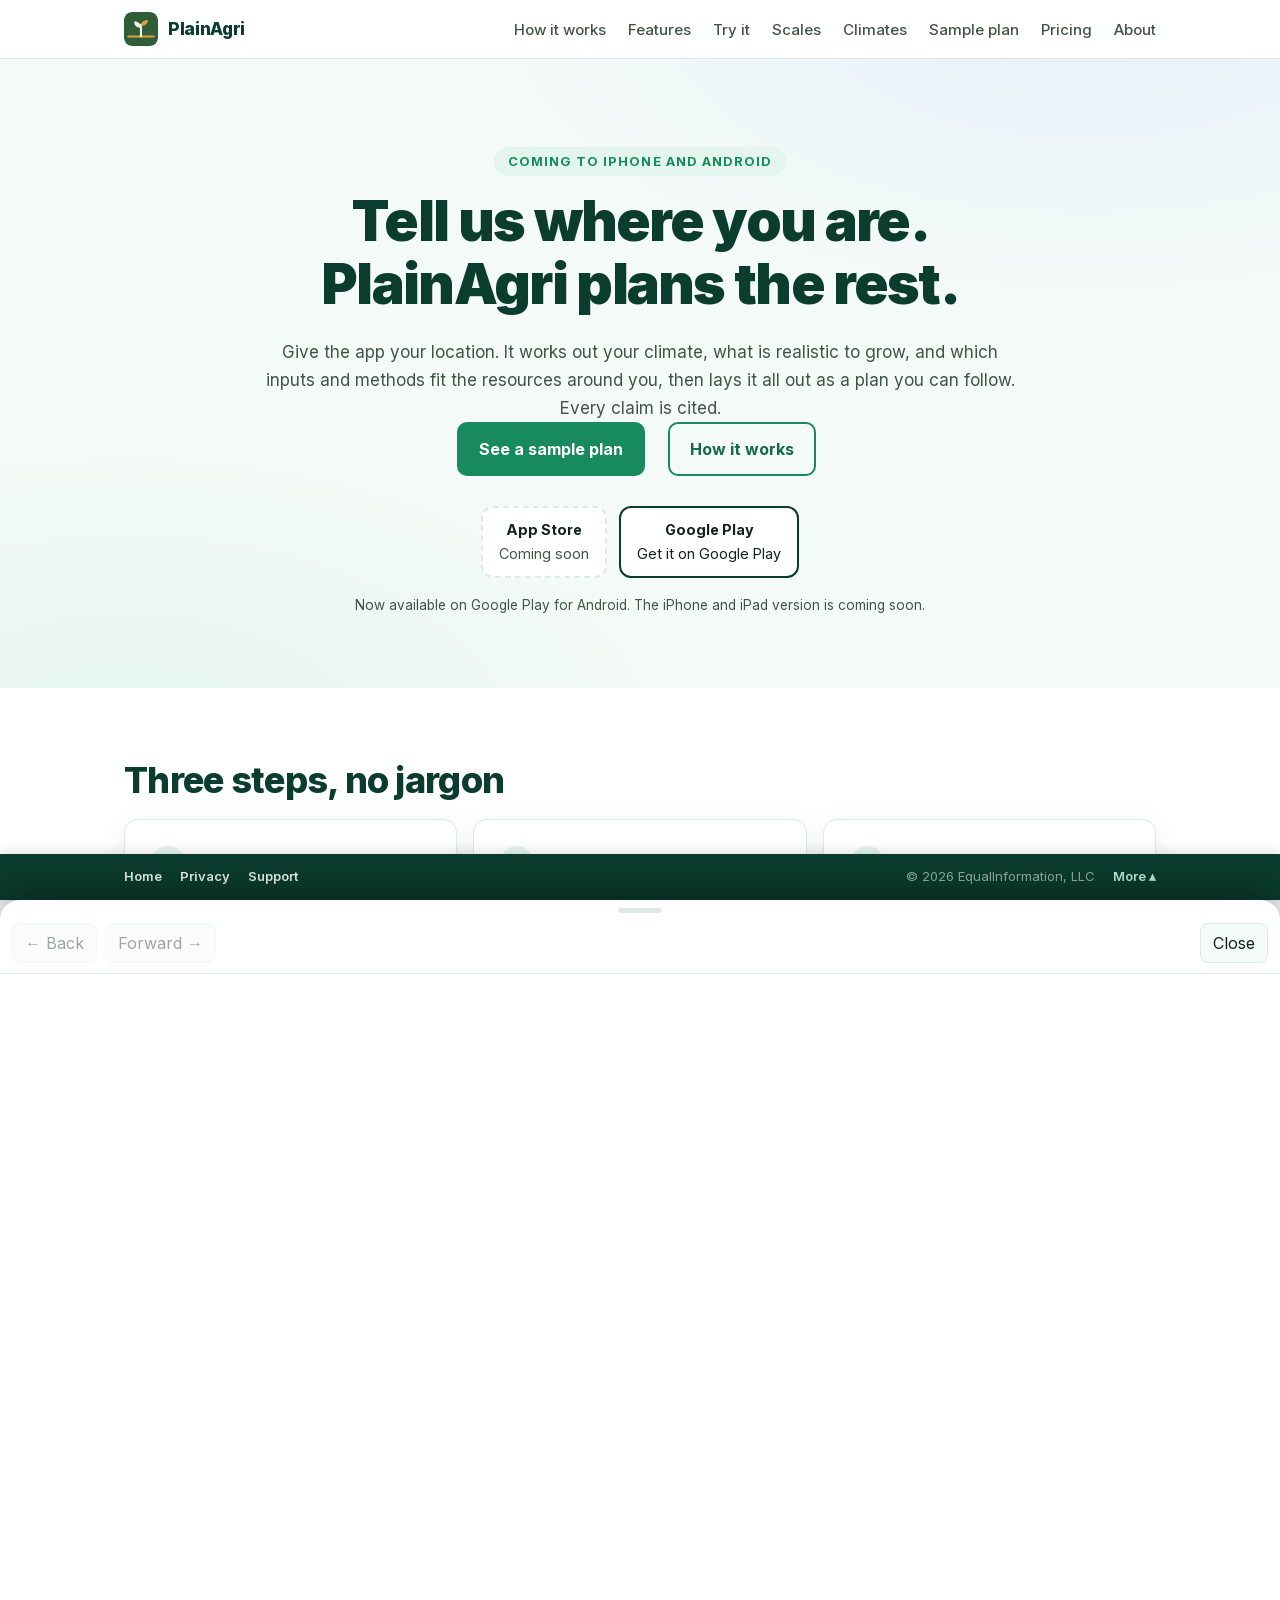
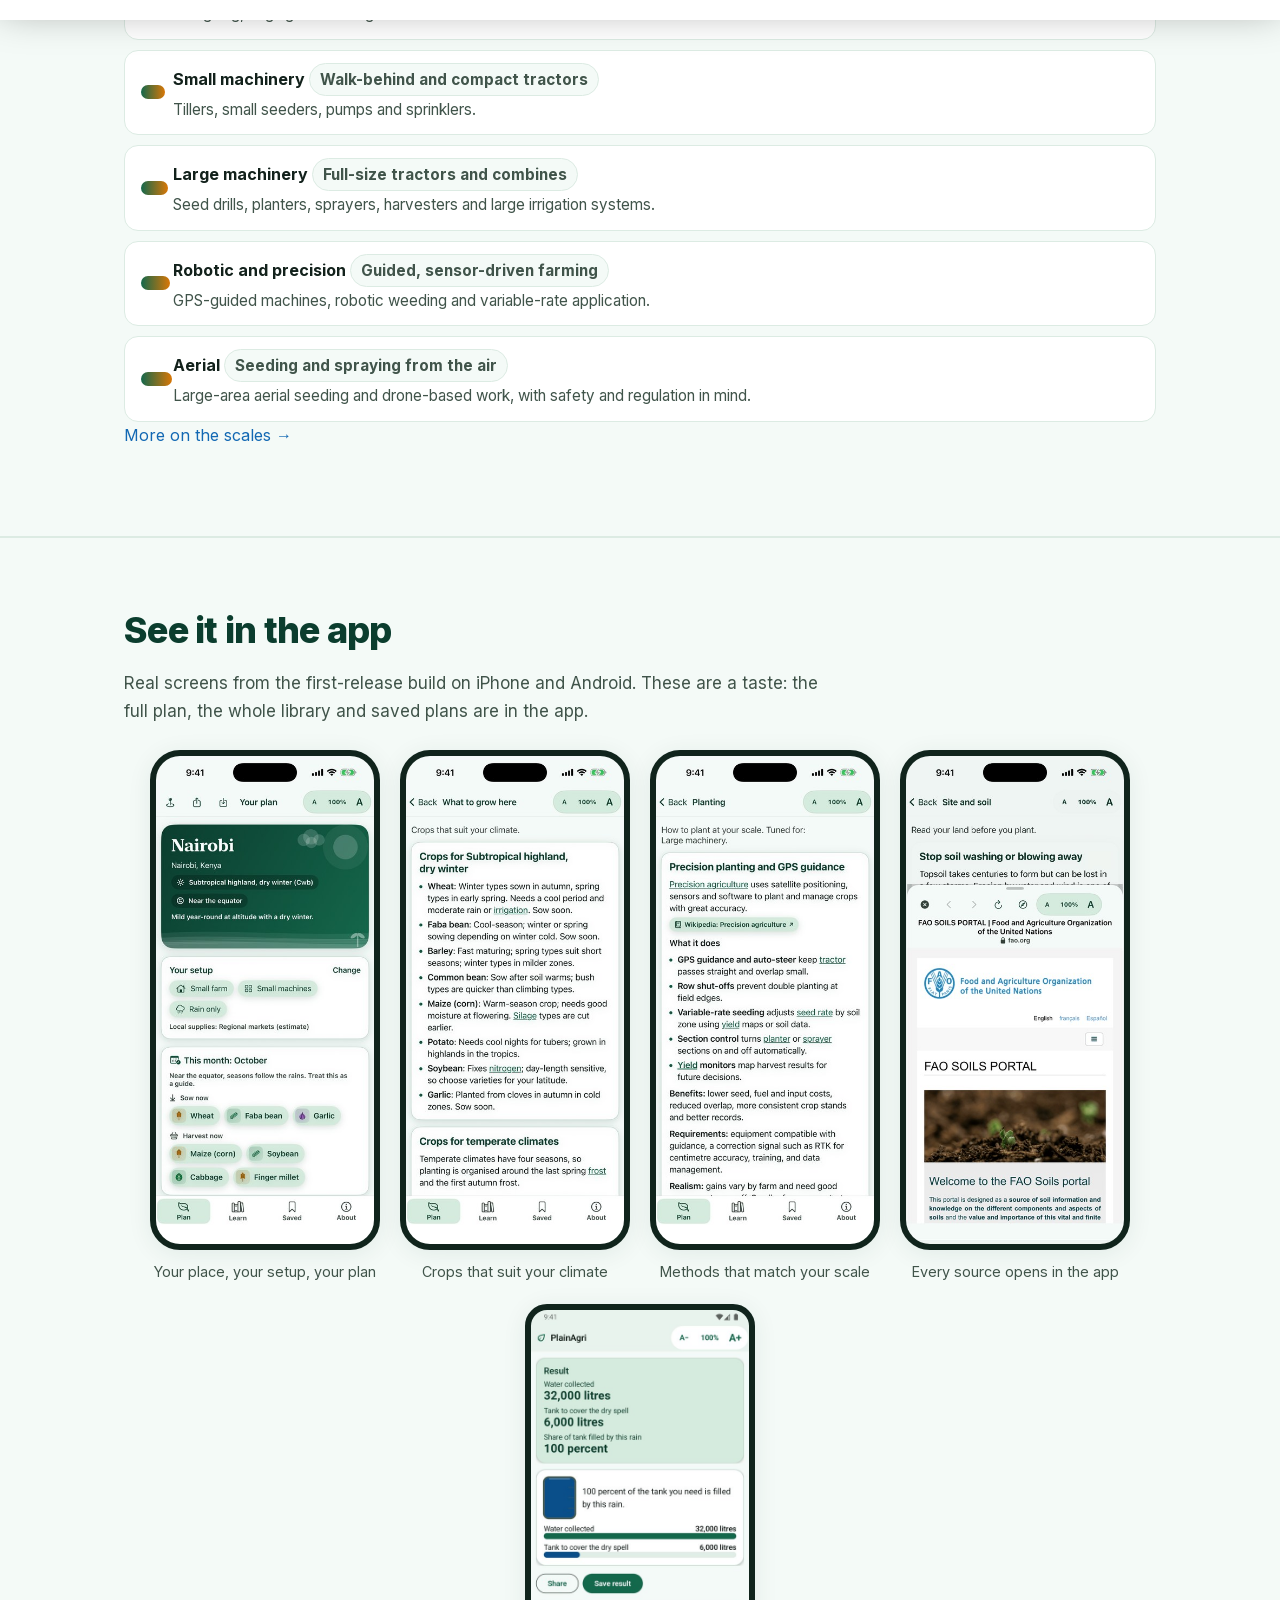
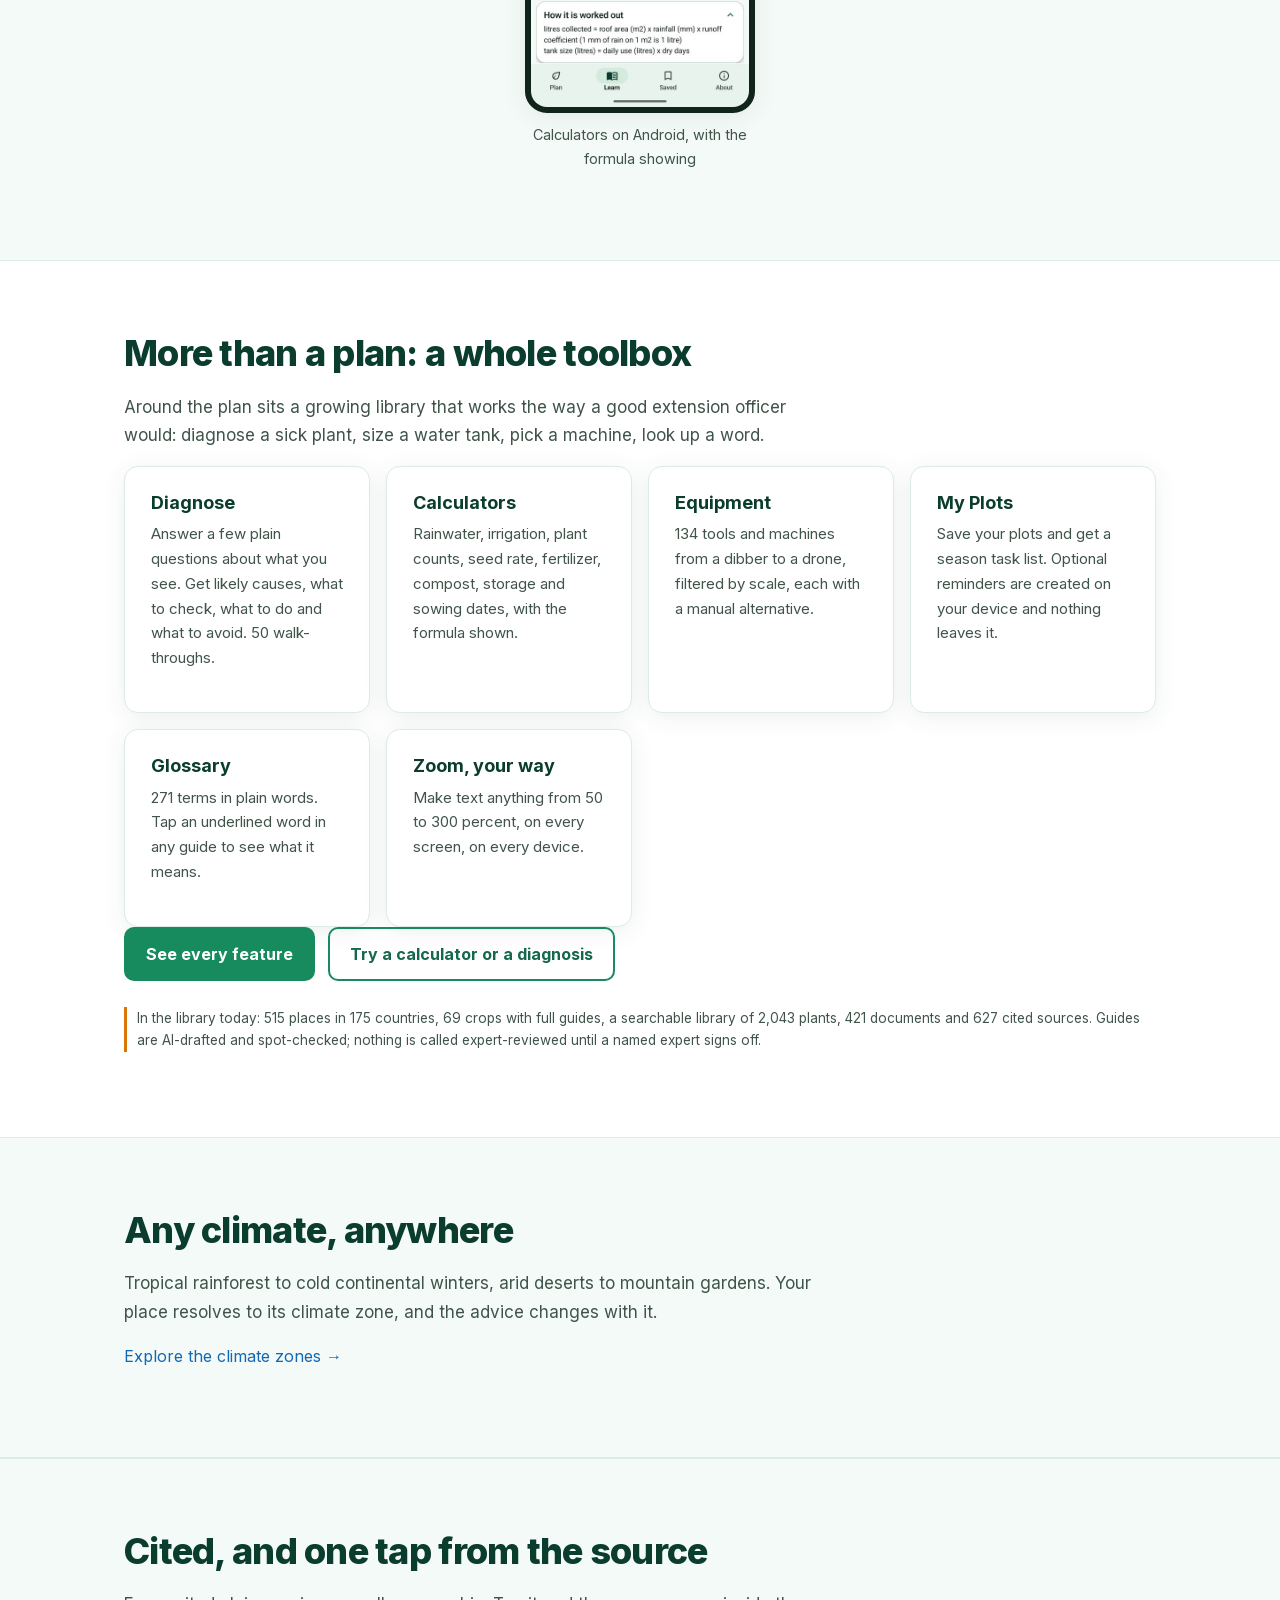
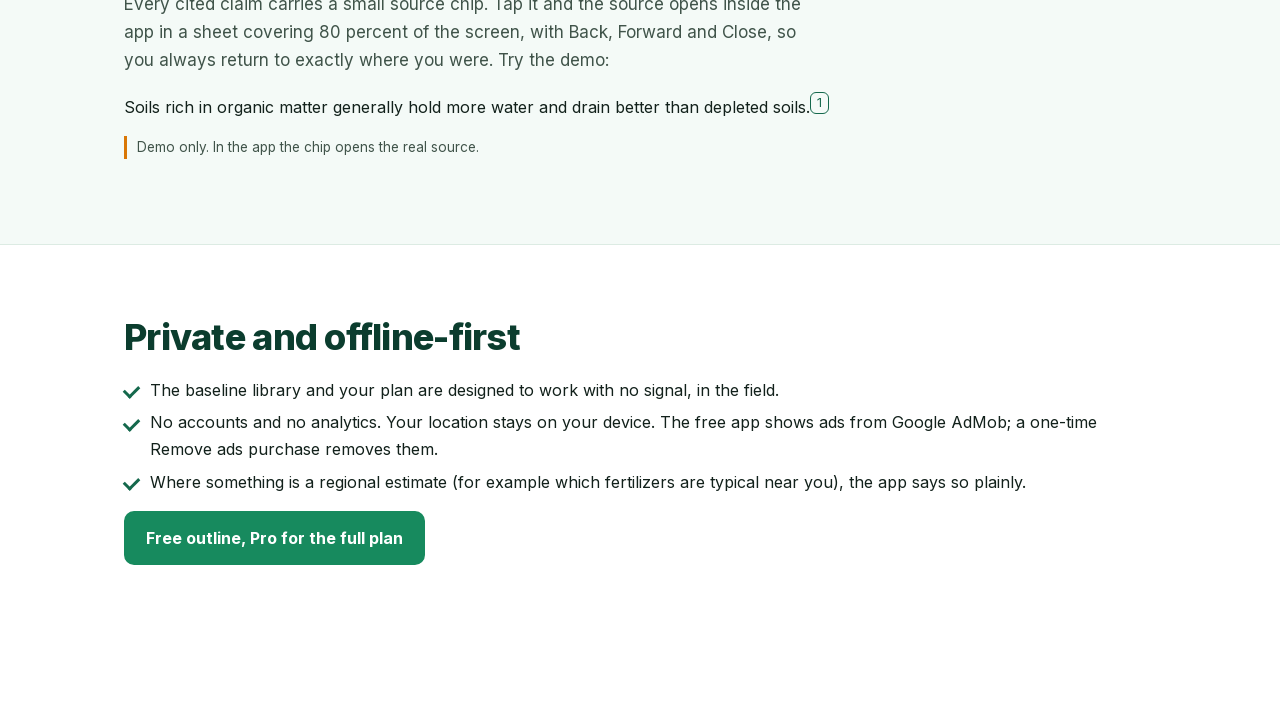
==== commit ce5957bb: "PlainAgri: live on Google Play (real badge link; iOS stays Coming soon) Co-Authored-By: Claude Sonne" ====
--- a/index.html
+++ b/index.html
@@ -4,12 +4,12 @@
 <meta charset="UTF-8">
 <meta name="viewport" content="width=device-width, initial-scale=1.0">
 <title>PlainAgri: Tell us where you are. We plan the rest.</title>
-<meta name="description" content="PlainAgri designs a complete, cited growing plan from your location: any climate, any scale, from a single pot to robotic farming. Coming to iOS and Android.">
+<meta name="description" content="PlainAgri designs a complete, cited growing plan from your location: any climate, any scale, from a single pot to robotic farming. Available on Google Play; iPhone and iPad coming soon.">
 <link rel="canonical" href="https://equalinformation.com/plain-agri-site/">
 <link rel="icon" type="image/svg+xml" href="assets/img/favicon.svg">
 <meta name="theme-color" content="#0b3d2e">
 <meta property="og:title" content="PlainAgri: Tell us where you are. We plan the rest.">
-<meta property="og:description" content="PlainAgri designs a complete, cited growing plan from your location: any climate, any scale, from a single pot to robotic farming. Coming to iOS and Android.">
+<meta property="og:description" content="PlainAgri designs a complete, cited growing plan from your location: any climate, any scale, from a single pot to robotic farming. Available on Google Play; iPhone and iPad coming soon.">
 <meta property="og:type" content="website">
 <meta property="og:site_name" content="PlainAgri">
 <link rel="stylesheet" href="assets/fonts/inter.css">
@@ -27,8 +27,8 @@
 <h1>Tell us where you are.<br>PlainAgri plans the rest.</h1>
 <p class="lead">Give the app your location. It works out your climate, what is realistic to grow, and which inputs and methods fit the resources around you, then lays it all out as a plan you can follow. Every claim is cited.</p>
 <p><a class="btn" href="sample-plan/">See a sample plan</a> &nbsp; <a class="btn ghost" href="how-it-works/">How it works</a></p>
-<div class="badges"><div class="badge"><b>App Store</b>Coming soon</div><div class="badge"><b>Google Play</b>Coming soon</div></div>
-<p class="est">The first release is in development. Features on this site are what the first release is being built to do.</p>
+<div class="badges"><div class="badge"><b>App Store</b>Coming soon</div><a class="badge live" href="https://play.google.com/store/apps/details?id=com.equalinformation.plainagri.app" rel="noopener"><b>Google Play</b>Get it on Google Play</a></div>
+<p class="est">Now available on Google Play for Android. The iPhone and iPad version is coming soon.</p>
 </div></section>
 
 <section><div class="wrap"><h2>Three steps, no jargon</h2><div class="grid">
--- a/assets/css/style.css
+++ b/assets/css/style.css
@@ -22,7 +22,7 @@
 .eyebrow{display:inline-block;font-size:13px;font-weight:700;letter-spacing:.08em;text-transform:uppercase;color:var(--green-600);background:var(--green-100);border-radius:999px;padding:4px 14px;margin-bottom:14px}
 .btn{display:inline-block;margin:0 .5rem .6rem 0;padding:12px 20px;border-radius:10px;font-weight:700;text-decoration:none;border:2px solid var(--green-600);background:var(--green-600);color:#fff}
 .btn:hover{background:var(--green-700);border-color:var(--green-700);color:#fff;text-decoration:none}.btn.ghost{background:transparent;color:var(--green-700)}.btn.ghost:hover{background:var(--green-100);color:var(--green-700)}
-.badges{display:flex;gap:12px;flex-wrap:wrap;margin-top:20px}.badge{border:2px dashed var(--line);border-radius:12px;padding:10px 16px;color:var(--muted);font-size:.9rem;background:var(--card)}.badge b{display:block;color:var(--ink)}
+.badges{display:flex;gap:12px;flex-wrap:wrap;margin-top:20px}.badge{border:2px dashed var(--line);border-radius:12px;padding:10px 16px;color:var(--muted);font-size:.9rem;background:var(--card)}.badge b{display:block;color:var(--ink)}.badge.live{border-style:solid;border-color:var(--brand,#0b3d2e);text-decoration:none;color:var(--ink)}.badge.live:hover{background:#eef6f1}
 .grid{display:grid;gap:16px;grid-template-columns:repeat(auto-fit,minmax(240px,1fr))}
 .card{background:#fff;border:1px solid var(--line);border-radius:14px;padding:26px;box-shadow:var(--shadow)}.card p{font-size:15px;color:var(--ink-soft)}
 .card .n{display:inline-grid;place-items:center;width:34px;height:34px;border-radius:50%;background:var(--green-100);color:var(--green-700);font-weight:800;margin-bottom:10px}
